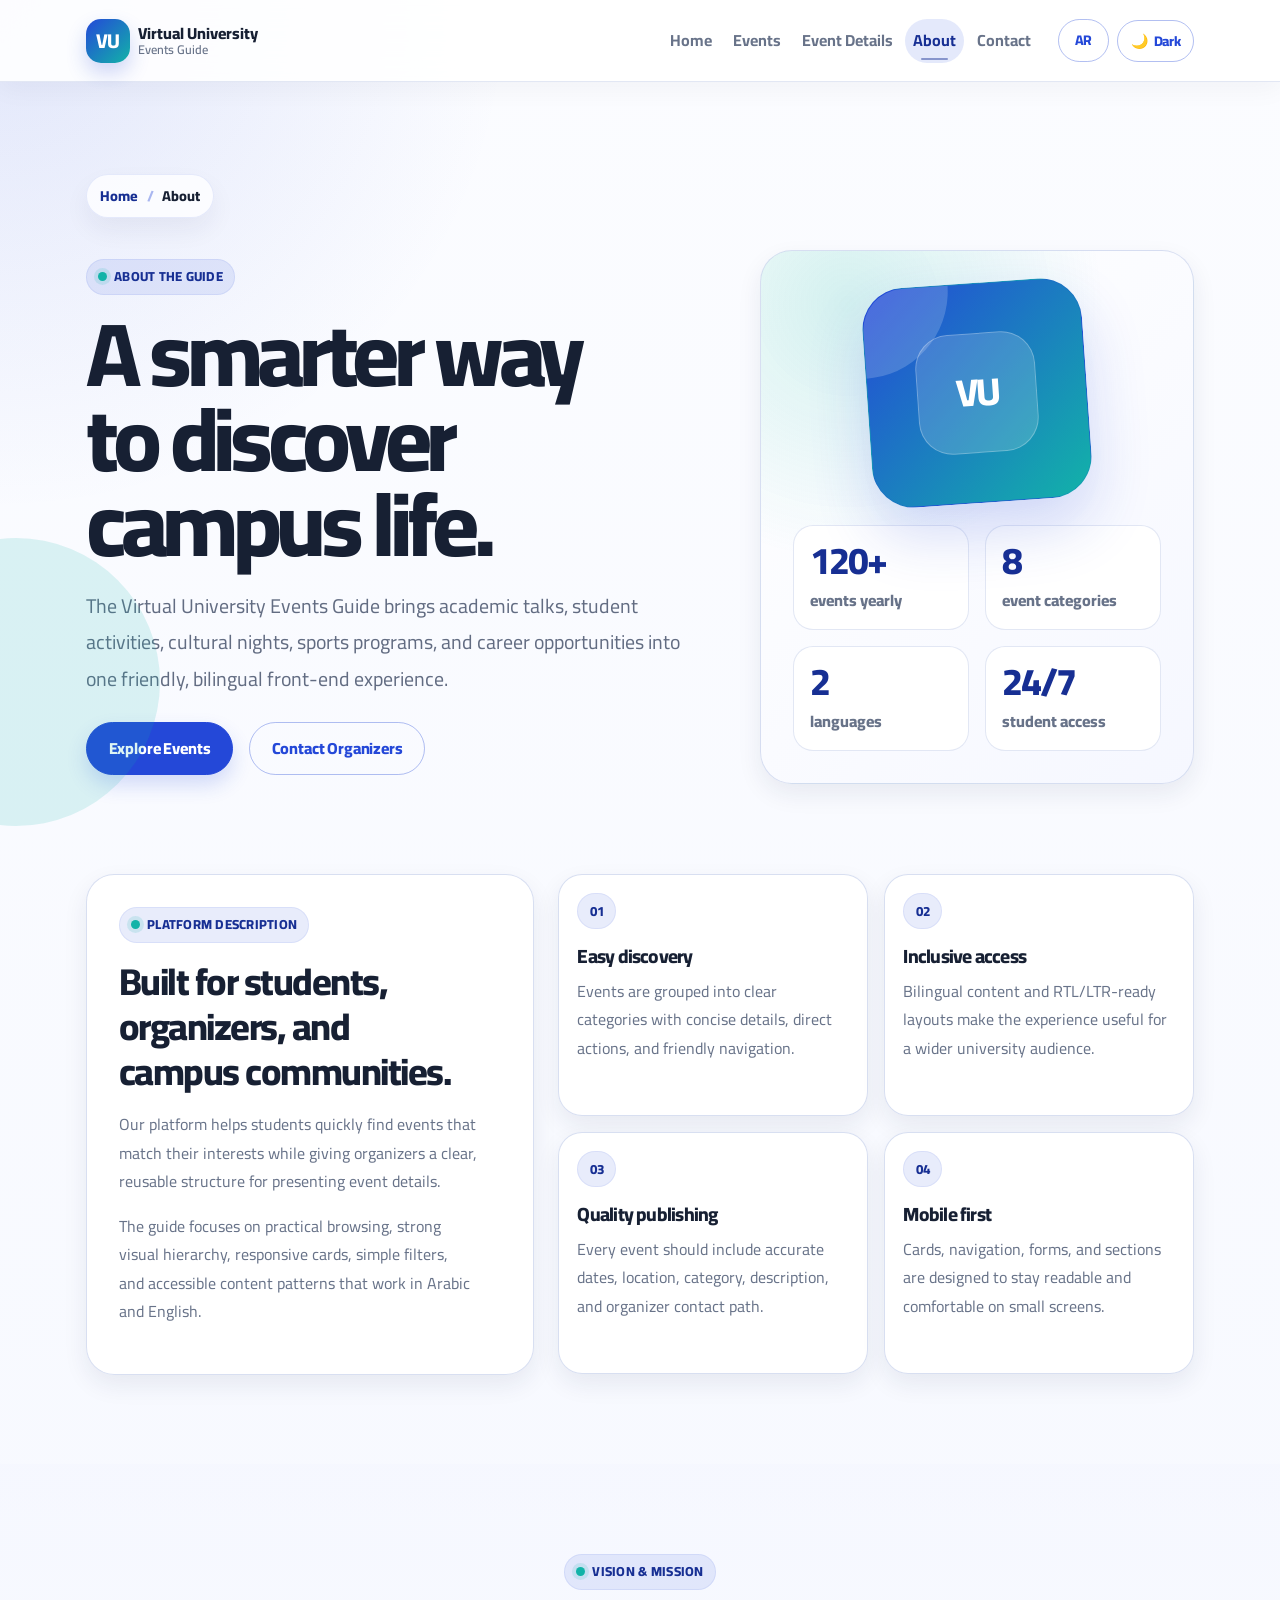
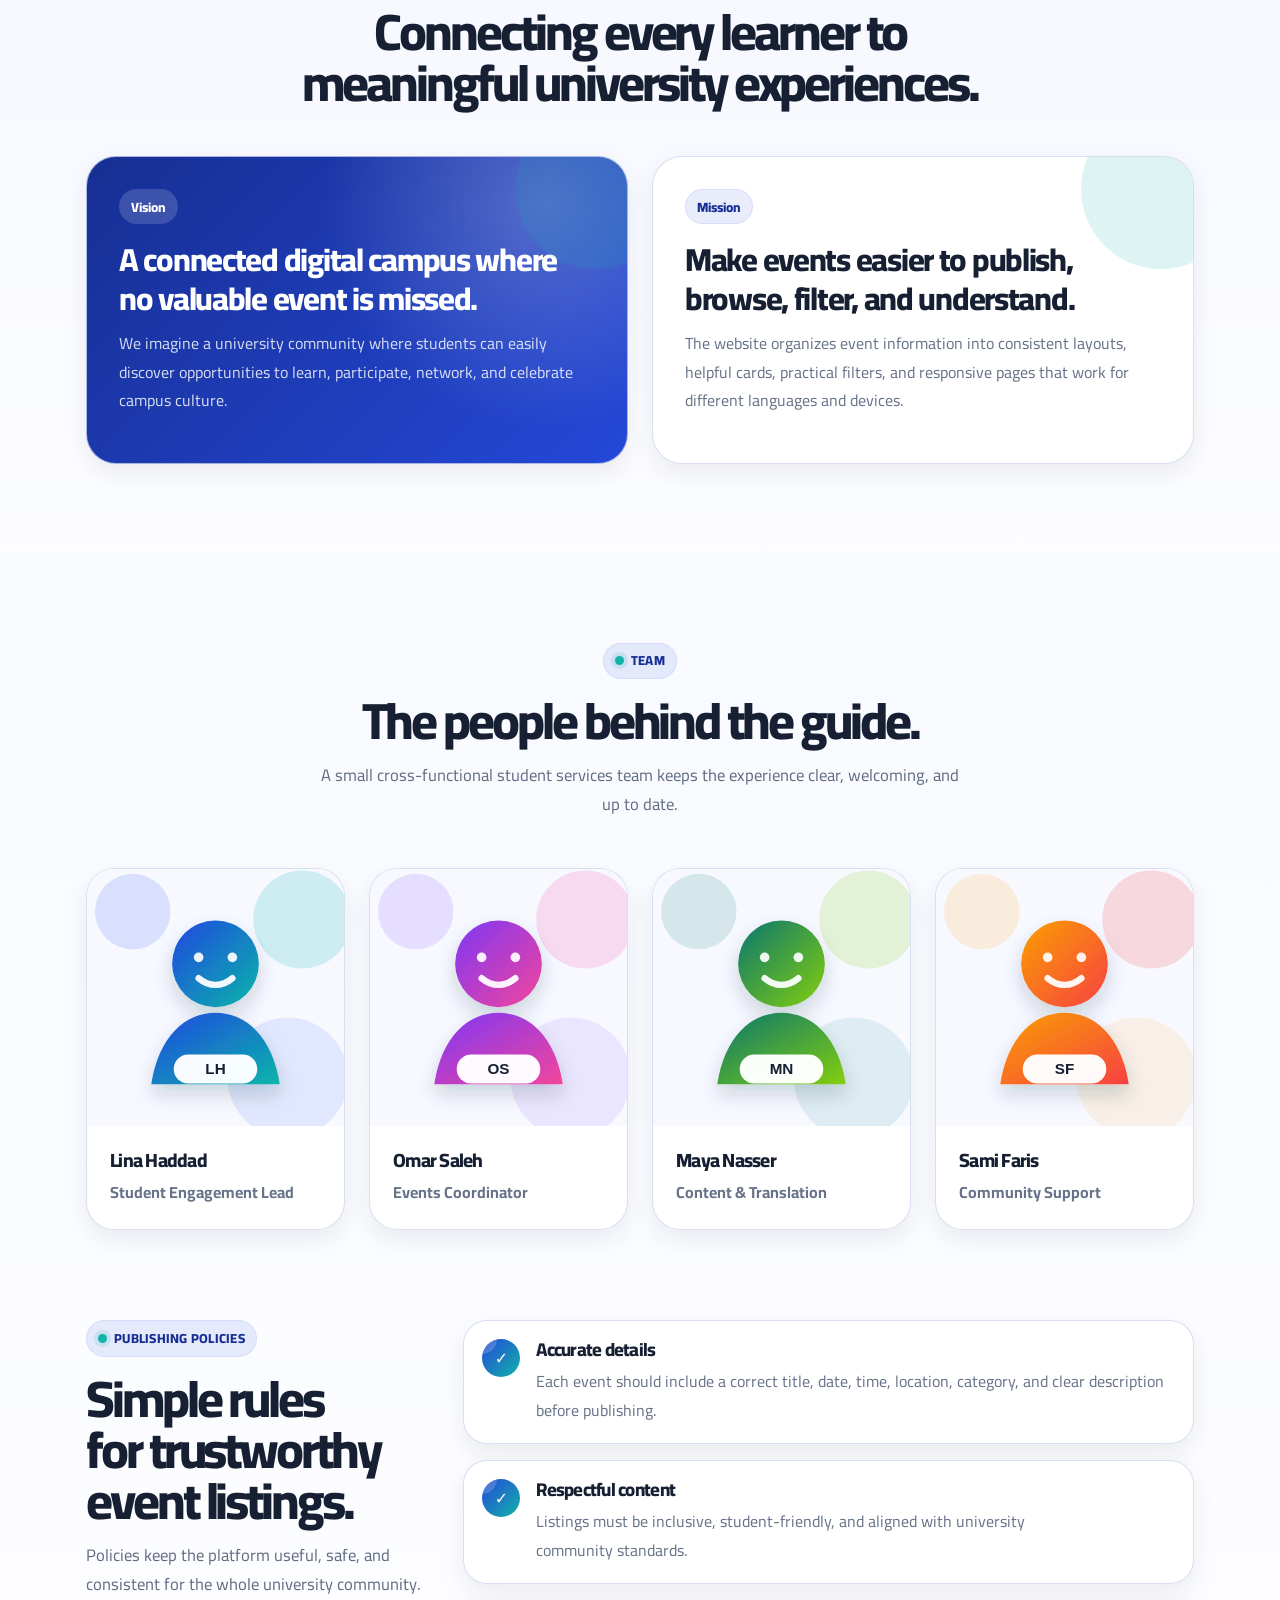
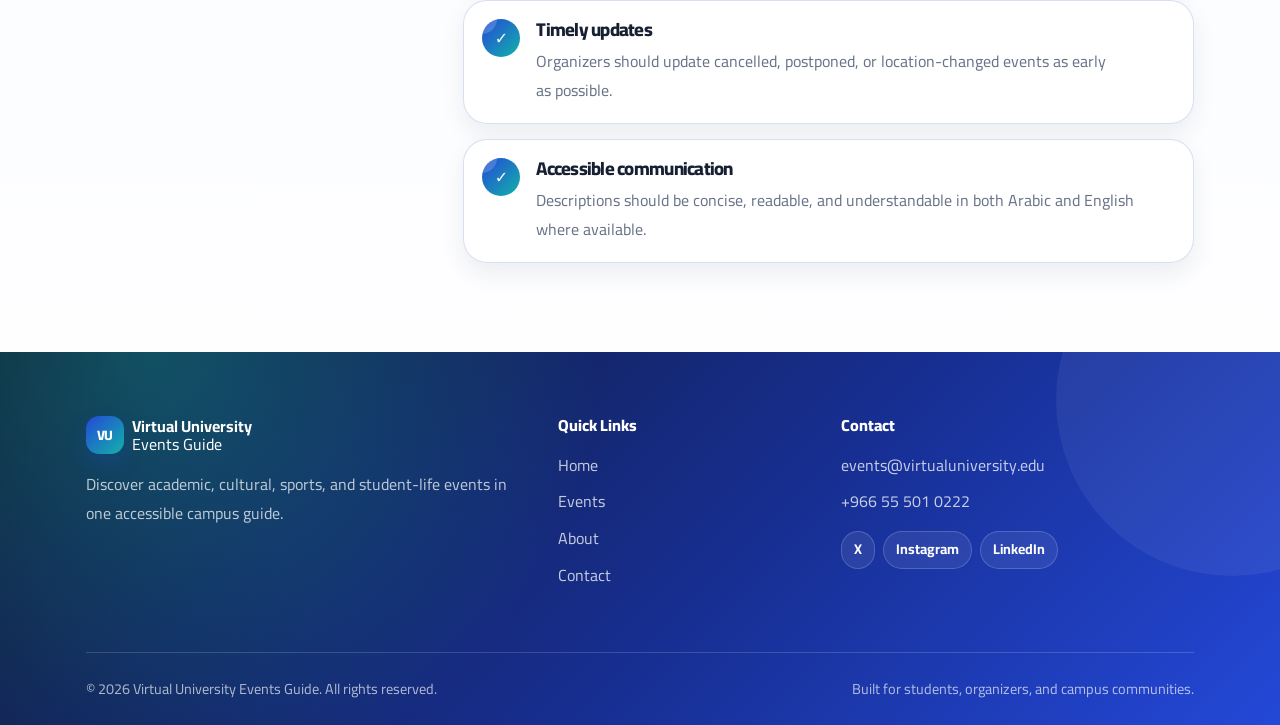
==== about.html @ 1f8b4283 "Add files via upload" ====
<!DOCTYPE html>
<html lang="en" dir="ltr">
<head>
  <meta charset="UTF-8">
  <meta name="viewport" content="width=device-width, initial-scale=1.0">
  <meta name="description" content="Learn about the Virtual University Events Guide platform, mission, vision, team, and publishing policies.">
  <title>About | Virtual University Events Guide</title>

  <!-- Google Fonts: Arabic and English friendly typography -->
  <link rel="preconnect" href="https://fonts.googleapis.com">
  <link rel="preconnect" href="https://fonts.gstatic.com" crossorigin>
  <link href="https://fonts.googleapis.com/css2?family=Cairo:wght@400;500;600;700;800&family=Tajawal:wght@400;500;700;800&display=swap" rel="stylesheet">

  <!-- Bootstrap CSS -->
  <link href="https://cdn.jsdelivr.net/npm/bootstrap@5.3.3/dist/css/bootstrap.min.css" rel="stylesheet">

  <!-- Custom CSS -->
  <link rel="stylesheet" href="assets/css/styles.css">
</head>
<body data-page="about">
  <a class="skip-link" href="#main-content">Skip to main content</a>

  <header class="site-header sticky-top">
    <nav class="navbar navbar-expand-lg" aria-label="Main navigation">
      <div class="container">
        <a class="navbar-brand d-flex align-items-center gap-2" href="index.html" aria-label="Virtual University Events Guide home">
          <span class="brand-mark" aria-hidden="true">VU</span>
          <span class="brand-text">
            <span class="brand-title" data-i18n="brand.title">Virtual University</span>
            <span class="brand-subtitle" data-i18n="brand.subtitle">Events Guide</span>
          </span>
        </a>

        <button class="navbar-toggler" type="button" data-bs-toggle="collapse" data-bs-target="#mainNavbar" aria-controls="mainNavbar" aria-expanded="false" aria-label="Toggle navigation">
          <span class="navbar-toggler-icon"></span>
        </button>

        <div class="collapse navbar-collapse" id="mainNavbar">
          <ul class="navbar-nav ms-auto mb-2 mb-lg-0 align-items-lg-center">
            <li class="nav-item">
              <a class="nav-link" href="index.html" data-i18n="nav.home">Home</a>
            </li>
            <li class="nav-item">
              <a class="nav-link" href="events.html" data-i18n="nav.events">Events</a>
            </li>
            <li class="nav-item">
              <a class="nav-link" href="event.html" data-i18n="nav.event">Event Details</a>
            </li>
            <li class="nav-item">
              <a class="nav-link active" aria-current="page" href="about.html" data-i18n="nav.about">About</a>
            </li>
            <li class="nav-item">
              <a class="nav-link" href="contact.html" data-i18n="nav.contact">Contact</a>
            </li>
          </ul>
          <div class="nav-actions d-flex align-items-center gap-2 ms-lg-3 mt-3 mt-lg-0">
            <button class="btn btn-sm btn-outline-primary language-toggle" type="button" data-language-toggle aria-label="Switch language">AR</button>
            <button class="btn btn-sm btn-outline-primary theme-toggle" type="button" data-theme-toggle aria-label="Switch to dark mode" title="Switch theme">
              <span class="theme-toggle-icon" data-theme-toggle-icon aria-hidden="true">🌙</span>
              <span class="theme-toggle-label" data-theme-toggle-label>Dark</span>
            </button>
          </div>
        </div>
      </div>
    </nav>
  </header>

  <main id="main-content" class="site-main">
    <section class="about-hero section-padding">
      <div class="container">
        <nav class="page-trail" aria-label="Page breadcrumb">
          <a href="index.html">Home</a>
          <span aria-hidden="true">/</span>
          <span aria-current="page">About</span>
        </nav>

        <div class="row align-items-center g-5">
          <div class="col-lg-7">
            <span class="section-kicker" data-i18n="about.hero.kicker">About the guide</span>
            <h1 class="hero-title" data-i18n="about.hero.title">A smarter way to discover campus life.</h1>
            <p class="hero-lead" data-i18n="about.hero.lead">The Virtual University Events Guide brings academic talks, student activities, cultural nights, sports programs, and career opportunities into one friendly, bilingual front-end experience.</p>
            <div class="about-hero-actions d-flex flex-wrap gap-3 mt-4">
              <a class="btn btn-primary btn-lg" href="events.html" data-i18n="about.hero.ctaPrimary">Explore Events</a>
              <a class="btn btn-outline-primary btn-lg" href="contact.html" data-i18n="about.hero.ctaSecondary">Contact Organizers</a>
            </div>
          </div>
          <div class="col-lg-5">
            <aside class="about-impact-card" aria-label="Platform highlights">
              <div class="impact-orbit" aria-hidden="true">
                <span>VU</span>
              </div>
              <div class="row g-3">
                <div class="col-6">
                  <div class="impact-stat">
                    <strong>120+</strong>
                    <span data-i18n="about.stats.events">events yearly</span>
                  </div>
                </div>
                <div class="col-6">
                  <div class="impact-stat">
                    <strong>8</strong>
                    <span data-i18n="about.stats.categories">event categories</span>
                  </div>
                </div>
                <div class="col-6">
                  <div class="impact-stat">
                    <strong>2</strong>
                    <span data-i18n="about.stats.languages">languages</span>
                  </div>
                </div>
                <div class="col-6">
                  <div class="impact-stat">
                    <strong>24/7</strong>
                    <span data-i18n="about.stats.access">student access</span>
                  </div>
                </div>
              </div>
            </aside>
          </div>
        </div>
      </div>
    </section>

    <section class="about-platform-section section-padding pt-0">
      <div class="container">
        <div class="row g-4 align-items-stretch">
          <div class="col-lg-5">
            <article class="about-story-card h-100">
              <span class="section-kicker" data-i18n="about.platform.kicker">Platform description</span>
              <h2 data-i18n="about.platform.title">Built for students, organizers, and campus communities.</h2>
              <p data-i18n="about.platform.body1">Our platform helps students quickly find events that match their interests while giving organizers a clear, reusable structure for presenting event details.</p>
              <p data-i18n="about.platform.body2">The guide focuses on practical browsing, strong visual hierarchy, responsive cards, simple filters, and accessible content patterns that work in Arabic and English.</p>
            </article>
          </div>
          <div class="col-lg-7">
            <div class="about-principles-grid h-100">
              <article class="principle-card">
                <span class="principle-icon" aria-hidden="true">01</span>
                <h3 data-i18n="about.principle.discoveryTitle">Easy discovery</h3>
                <p data-i18n="about.principle.discoveryText">Events are grouped into clear categories with concise details, direct actions, and friendly navigation.</p>
              </article>
              <article class="principle-card">
                <span class="principle-icon" aria-hidden="true">02</span>
                <h3 data-i18n="about.principle.inclusionTitle">Inclusive access</h3>
                <p data-i18n="about.principle.inclusionText">Bilingual content and RTL/LTR-ready layouts make the experience useful for a wider university audience.</p>
              </article>
              <article class="principle-card">
                <span class="principle-icon" aria-hidden="true">03</span>
                <h3 data-i18n="about.principle.qualityTitle">Quality publishing</h3>
                <p data-i18n="about.principle.qualityText">Every event should include accurate dates, location, category, description, and organizer contact path.</p>
              </article>
              <article class="principle-card">
                <span class="principle-icon" aria-hidden="true">04</span>
                <h3 data-i18n="about.principle.mobileTitle">Mobile first</h3>
                <p data-i18n="about.principle.mobileText">Cards, navigation, forms, and sections are designed to stay readable and comfortable on small screens.</p>
              </article>
            </div>
          </div>
        </div>
      </div>
    </section>

    <section class="mission-section section-padding">
      <div class="container">
        <div class="section-heading text-center mx-auto mb-5">
          <span class="section-kicker" data-i18n="about.mission.kicker">Vision & mission</span>
          <h2 data-i18n="about.mission.heading">Connecting every learner to meaningful university experiences.</h2>
        </div>
        <div class="row g-4">
          <div class="col-md-6">
            <article class="mission-card mission-card-primary h-100">
              <span class="mission-label" data-i18n="about.vision.label">Vision</span>
              <h3 data-i18n="about.vision.title">A connected digital campus where no valuable event is missed.</h3>
              <p data-i18n="about.vision.text">We imagine a university community where students can easily discover opportunities to learn, participate, network, and celebrate campus culture.</p>
            </article>
          </div>
          <div class="col-md-6">
            <article class="mission-card h-100">
              <span class="mission-label" data-i18n="about.mission.label">Mission</span>
              <h3 data-i18n="about.mission.title">Make events easier to publish, browse, filter, and understand.</h3>
              <p data-i18n="about.mission.text">The website organizes event information into consistent layouts, helpful cards, practical filters, and responsive pages that work for different languages and devices.</p>
            </article>
          </div>
        </div>
      </div>
    </section>

    <section class="team-section section-padding">
      <div class="container">
        <div class="section-heading text-center mx-auto mb-5">
          <span class="section-kicker" data-i18n="about.team.kicker">Team</span>
          <h2 data-i18n="about.team.heading">The people behind the guide.</h2>
          <p data-i18n="about.team.lead">A small cross-functional student services team keeps the experience clear, welcoming, and up to date.</p>
        </div>
        <div class="row g-4">
          <div class="col-md-6 col-lg-3">
            <article class="team-card h-100">
              <img src="assets/img/team-lina.svg" alt="Portrait illustration of Lina Haddad" class="team-avatar" width="640" height="640" decoding="async" loading="lazy">
              <div class="team-card-body">
                <h3 data-i18n="about.team.member1.name">Lina Haddad</h3>
                <p data-i18n="about.team.member1.role">Student Engagement Lead</p>
              </div>
            </article>
          </div>
          <div class="col-md-6 col-lg-3">
            <article class="team-card h-100">
              <img src="assets/img/team-omar.svg" alt="Portrait illustration of Omar Saleh" class="team-avatar" width="640" height="640" decoding="async" loading="lazy">
              <div class="team-card-body">
                <h3 data-i18n="about.team.member2.name">Omar Saleh</h3>
                <p data-i18n="about.team.member2.role">Events Coordinator</p>
              </div>
            </article>
          </div>
          <div class="col-md-6 col-lg-3">
            <article class="team-card h-100">
              <img src="assets/img/team-maya.svg" alt="Portrait illustration of Maya Nasser" class="team-avatar" width="640" height="640" decoding="async" loading="lazy">
              <div class="team-card-body">
                <h3 data-i18n="about.team.member3.name">Maya Nasser</h3>
                <p data-i18n="about.team.member3.role">Content & Translation</p>
              </div>
            </article>
          </div>
          <div class="col-md-6 col-lg-3">
            <article class="team-card h-100">
              <img src="assets/img/team-sami.svg" alt="Portrait illustration of Sami Faris" class="team-avatar" width="640" height="640" decoding="async" loading="lazy">
              <div class="team-card-body">
                <h3 data-i18n="about.team.member4.name">Sami Faris</h3>
                <p data-i18n="about.team.member4.role">Community Support</p>
              </div>
            </article>
          </div>
        </div>
      </div>
    </section>

    <section class="policies-section section-padding pt-0">
      <div class="container">
        <div class="row g-4 align-items-start">
          <div class="col-lg-4">
            <div class="section-heading sticky-heading">
              <span class="section-kicker" data-i18n="about.policies.kicker">Publishing policies</span>
              <h2 data-i18n="about.policies.heading">Simple rules for trustworthy event listings.</h2>
              <p data-i18n="about.policies.lead">Policies keep the platform useful, safe, and consistent for the whole university community.</p>
            </div>
          </div>
          <div class="col-lg-8">
            <div class="policy-list">
              <article class="policy-item">
                <span aria-hidden="true">✓</span>
                <div>
                  <h3 data-i18n="about.policy.accuracyTitle">Accurate details</h3>
                  <p data-i18n="about.policy.accuracyText">Each event should include a correct title, date, time, location, category, and clear description before publishing.</p>
                </div>
              </article>
              <article class="policy-item">
                <span aria-hidden="true">✓</span>
                <div>
                  <h3 data-i18n="about.policy.respectTitle">Respectful content</h3>
                  <p data-i18n="about.policy.respectText">Listings must be inclusive, student-friendly, and aligned with university community standards.</p>
                </div>
              </article>
              <article class="policy-item">
                <span aria-hidden="true">✓</span>
                <div>
                  <h3 data-i18n="about.policy.updatesTitle">Timely updates</h3>
                  <p data-i18n="about.policy.updatesText">Organizers should update cancelled, postponed, or location-changed events as early as possible.</p>
                </div>
              </article>
              <article class="policy-item">
                <span aria-hidden="true">✓</span>
                <div>
                  <h3 data-i18n="about.policy.accessibilityTitle">Accessible communication</h3>
                  <p data-i18n="about.policy.accessibilityText">Descriptions should be concise, readable, and understandable in both Arabic and English where available.</p>
                </div>
              </article>
            </div>
          </div>
        </div>
      </div>
    </section>
  </main>

  <footer class="site-footer">
    <div class="container">
      <div class="row g-4 align-items-start">
        <div class="col-lg-5">
          <a class="footer-brand d-inline-flex align-items-center gap-2" href="index.html" aria-label="Virtual University Events Guide home">
            <span class="brand-mark brand-mark-sm" aria-hidden="true">VU</span>
            <span>
              <strong data-i18n="brand.title">Virtual University</strong>
              <span data-i18n="brand.subtitle">Events Guide</span>
            </span>
          </a>
          <p class="footer-text mt-3" data-i18n="footer.description">Discover academic, cultural, sports, and student-life events in one accessible campus guide.</p>
        </div>

        <div class="col-6 col-lg-3">
          <h2 class="footer-heading" data-i18n="footer.quickLinks">Quick Links</h2>
          <ul class="footer-links list-unstyled">
            <li><a href="index.html" data-i18n="nav.home">Home</a></li>
            <li><a href="events.html" data-i18n="nav.events">Events</a></li>
            <li><a href="about.html" data-i18n="nav.about">About</a></li>
            <li><a href="contact.html" data-i18n="nav.contact">Contact</a></li>
          </ul>
        </div>

        <div class="col-6 col-lg-4">
          <h2 class="footer-heading" data-i18n="footer.contactTitle">Contact</h2>
          <ul class="footer-links list-unstyled">
            <li><a href="mailto:events@virtualuniversity.edu">events@virtualuniversity.edu</a></li>
            <li><a href="tel:+966555010222">+966 55 501 0222</a></li>
          </ul>
          <div class="social-links d-flex flex-wrap gap-2 mt-3" aria-label="Social media links">
            <a href="#" aria-label="Follow us on X">X</a>
            <a href="#" aria-label="Follow us on Instagram">Instagram</a>
            <a href="#" aria-label="Follow us on LinkedIn">LinkedIn</a>
          </div>
        </div>
      </div>

      <div class="footer-bottom d-flex flex-column flex-md-row justify-content-between gap-2">
        <span data-i18n="footer.copyright">&copy; 2026 Virtual University Events Guide. All rights reserved.</span>
        <span data-i18n="footer.tagline">Built for students, organizers, and campus communities.</span>
      </div>
    </div>
  </footer>

  <!-- Bootstrap JS Bundle -->
  <script src="https://cdn.jsdelivr.net/npm/bootstrap@5.3.3/dist/js/bootstrap.bundle.min.js"></script>

  <!-- Custom JavaScript -->
  <script src="assets/js/main.js"></script>
</body>
</html>
---- assets/css/styles.css ----
/*
  Virtual University Events Guide Website
  Main stylesheet.

  Groups 1-15 establish the project scaffold, shared assets, polished pages,
  multilingual/RTL support, interactive features, responsive styling, and
  optimization-friendly comments/structure.
*/

:root {
  --font-primary: 'Cairo', 'Tajawal', system-ui, -apple-system, BlinkMacSystemFont, 'Segoe UI', sans-serif;
  --color-primary: #2448d8;
  --color-primary-dark: #172f93;
  --color-secondary: #12b3a8;
  --color-accent: #ffb703;
  --color-ink: #172033;
  --color-muted: #687389;
  --color-soft: #f5f7ff;
  --color-surface: #ffffff;
  --color-border: #dfe5f3;
  --shadow-soft: 0 18px 45px rgba(27, 39, 78, 0.12);
  --shadow-sm: 0 10px 24px rgba(27, 39, 78, 0.08);
  --shadow-strong: 0 28px 70px rgba(27, 39, 78, 0.18);
  --radius-lg: 24px;
  --radius-md: 16px;
  --transition-fast: 180ms ease;
}

* {
  box-sizing: border-box;
}

html {
  scroll-behavior: smooth;
}

body {
  min-height: 100vh;
  display: flex;
  flex-direction: column;
  font-family: var(--font-primary);
  color: var(--color-ink);
  background:
    radial-gradient(circle at top left, rgba(36, 72, 216, 0.12), transparent 32rem),
    linear-gradient(180deg, #fbfcff 0%, #f7f9ff 42%, #ffffff 100%);
}

body[dir='rtl'],
html[dir='rtl'] body {
  text-align: right;
}

a {
  color: inherit;
  text-decoration: none;
}

a:hover {
  color: var(--color-primary);
}

.site-main {
  flex: 1 0 auto;
}

.section-padding {
  padding: 5rem 0;
}

.skip-link {
  position: absolute;
  inset-inline-start: 1rem;
  top: -5rem;
  z-index: 1100;
  padding: 0.75rem 1rem;
  border-radius: 999px;
  color: #fff;
  background: var(--color-primary-dark);
  transition: top var(--transition-fast);
}

.skip-link:focus {
  top: 1rem;
}

/* Header and navbar */
.site-header {
  background: rgba(255, 255, 255, 0.88);
  border-bottom: 1px solid rgba(223, 229, 243, 0.9);
  backdrop-filter: blur(18px);
  box-shadow: 0 8px 24px rgba(23, 32, 51, 0.04);
}

.navbar {
  padding: 0.85rem 0;
}

.navbar-brand {
  color: var(--color-ink);
}

.brand-mark {
  display: inline-grid;
  width: 44px;
  height: 44px;
  place-items: center;
  border-radius: 15px;
  color: #fff;
  font-weight: 800;
  letter-spacing: -0.04em;
  background: linear-gradient(135deg, var(--color-primary), var(--color-secondary));
  box-shadow: 0 10px 20px rgba(36, 72, 216, 0.22);
}

.brand-mark-sm {
  width: 38px;
  height: 38px;
  border-radius: 13px;
  font-size: 0.85rem;
}

.brand-text {
  display: grid;
  line-height: 1.1;
}

.brand-title {
  font-size: 1rem;
  font-weight: 800;
}

.brand-subtitle {
  color: var(--color-muted);
  font-size: 0.78rem;
  font-weight: 600;
}

.navbar-nav .nav-link {
  position: relative;
  margin-inline: 0.15rem;
  padding: 0.55rem 0.8rem;
  border-radius: 999px;
  color: var(--color-muted);
  font-weight: 700;
  transition: color var(--transition-fast), background-color var(--transition-fast), transform var(--transition-fast);
}

.navbar-nav .nav-link:hover,
.navbar-nav .nav-link:focus {
  color: var(--color-primary);
  background: rgba(36, 72, 216, 0.08);
  transform: translateY(-1px);
}

.navbar-nav .nav-link.active {
  color: var(--color-primary-dark);
  background: rgba(36, 72, 216, 0.12);
}

.navbar-toggler {
  border: 0;
  border-radius: 14px;
  padding: 0.65rem;
  background: var(--color-soft);
}

.navbar-toggler:focus {
  box-shadow: 0 0 0 0.2rem rgba(36, 72, 216, 0.16);
}

.btn-primary {
  --bs-btn-bg: var(--color-primary);
  --bs-btn-border-color: var(--color-primary);
  --bs-btn-hover-bg: var(--color-primary-dark);
  --bs-btn-hover-border-color: var(--color-primary-dark);
  --bs-btn-active-bg: var(--color-primary-dark);
  --bs-btn-active-border-color: var(--color-primary-dark);
  border-radius: 999px;
  font-weight: 800;
  box-shadow: 0 10px 20px rgba(36, 72, 216, 0.18);
}

.btn-outline-primary {
  --bs-btn-color: var(--color-primary);
  --bs-btn-border-color: rgba(36, 72, 216, 0.35);
  --bs-btn-hover-bg: var(--color-primary);
  --bs-btn-hover-border-color: var(--color-primary);
  border-radius: 999px;
  font-weight: 800;
}

.language-toggle {
  min-width: 44px;
}

.nav-submit-btn {
  padding-inline: 1rem;
}

/* Temporary page shell until individual page groups are implemented. */
.page-shell {
  min-height: 48vh;
}

.page-shell .container {
  padding: clamp(2rem, 4vw, 4rem);
  border: 1px solid rgba(223, 229, 243, 0.82);
  border-radius: var(--radius-lg);
  background:
    linear-gradient(135deg, rgba(255, 255, 255, 0.94), rgba(245, 247, 255, 0.92)),
    radial-gradient(circle at top right, rgba(18, 179, 168, 0.13), transparent 18rem);
  box-shadow: var(--shadow-soft);
}

.section-kicker {
  display: inline-flex;
  align-items: center;
  gap: 0.45rem;
  margin-bottom: 1rem;
  padding: 0.45rem 0.75rem;
  border-radius: 999px;
  color: var(--color-primary-dark);
  background: rgba(36, 72, 216, 0.1);
  font-size: 0.82rem;
  font-weight: 800;
  letter-spacing: 0.02em;
  text-transform: uppercase;
}

.section-kicker::before {
  content: '';
  width: 0.55rem;
  height: 0.55rem;
  border-radius: 999px;
  background: var(--color-secondary);
  box-shadow: 0 0 0 0.25rem rgba(18, 179, 168, 0.14);
}

.page-title {
  max-width: 760px;
  margin: 0;
  color: var(--color-ink);
  font-size: clamp(2.25rem, 6vw, 4.75rem);
  font-weight: 800;
  letter-spacing: -0.055em;
  line-height: 0.95;
}

.page-lead {
  max-width: 720px;
  margin: 1.25rem 0 0;
  color: var(--color-muted);
  font-size: clamp(1rem, 2vw, 1.25rem);
  line-height: 1.8;
}

/* Footer */
.site-footer {
  flex-shrink: 0;
  padding: 4rem 0 1.5rem;
  color: rgba(255, 255, 255, 0.84);
  background:
    radial-gradient(circle at 12% 0%, rgba(18, 179, 168, 0.35), transparent 28rem),
    linear-gradient(135deg, #10182f, #172f93 58%, #2448d8);
}

.footer-brand {
  color: #fff;
}

.footer-brand span:not(.brand-mark) {
  display: grid;
  line-height: 1.18;
}

.footer-text {
  max-width: 32rem;
  color: rgba(255, 255, 255, 0.72);
  line-height: 1.8;
}

.footer-heading {
  margin-bottom: 1rem;
  color: #fff;
  font-size: 1rem;
  font-weight: 800;
}

.footer-links li + li {
  margin-top: 0.65rem;
}

.footer-links a {
  color: rgba(255, 255, 255, 0.75);
  transition: color var(--transition-fast), padding var(--transition-fast);
}

.footer-links a:hover,
.footer-links a:focus {
  color: #fff;
  padding-inline-start: 0.25rem;
}

.social-links a {
  display: inline-flex;
  align-items: center;
  justify-content: center;
  min-height: 36px;
  padding: 0.4rem 0.75rem;
  border: 1px solid rgba(255, 255, 255, 0.18);
  border-radius: 999px;
  color: #fff;
  background: rgba(255, 255, 255, 0.08);
  font-size: 0.88rem;
  font-weight: 700;
  transition: background-color var(--transition-fast), transform var(--transition-fast);
}

.social-links a:hover,
.social-links a:focus {
  background: rgba(255, 255, 255, 0.16);
  transform: translateY(-2px);
}

.footer-bottom {
  margin-top: 3rem;
  padding-top: 1.5rem;
  border-top: 1px solid rgba(255, 255, 255, 0.16);
  color: rgba(255, 255, 255, 0.66);
  font-size: 0.9rem;
}

@media (max-width: 991.98px) {
  .navbar-collapse {
    margin-top: 1rem;
    padding: 1rem;
    border: 1px solid var(--color-border);
    border-radius: var(--radius-md);
    background: #fff;
    box-shadow: var(--shadow-sm);
  }

  .navbar-nav .nav-link {
    margin: 0.1rem 0;
    padding: 0.75rem 0.9rem;
  }

  .nav-actions {
    justify-content: space-between;
  }

  .nav-submit-btn {
    flex: 1;
  }
}

@media (max-width: 575.98px) {
  .section-padding {
    padding: 3.25rem 0;
  }

  .brand-title {
    font-size: 0.92rem;
  }

  .brand-subtitle {
    font-size: 0.72rem;
  }

  .page-shell .container {
    padding: 1.5rem;
    border-radius: 18px;
  }

  .site-footer {
    padding-top: 3rem;
  }
}

/* Home page - Group 4 */
.hero-section {
  position: relative;
  overflow: hidden;
}

.hero-section::before {
  content: '';
  position: absolute;
  inset-block-start: 5rem;
  inset-inline-end: -6rem;
  width: 18rem;
  height: 18rem;
  border-radius: 999px;
  background: rgba(255, 183, 3, 0.16);
  filter: blur(2px);
  pointer-events: none;
}

.hero-title {
  max-width: 760px;
  margin: 0;
  color: var(--color-ink);
  font-size: clamp(2.6rem, 7vw, 5.75rem);
  font-weight: 800;
  letter-spacing: -0.06em;
  line-height: 0.95;
}

.hero-lead {
  max-width: 690px;
  margin: 1.35rem 0 0;
  color: var(--color-muted);
  font-size: clamp(1.05rem, 2vw, 1.24rem);
  line-height: 1.85;
}

.hero-actions .btn-lg {
  padding: 0.85rem 1.35rem;
  font-size: 1rem;
}

.stat-card,
.hero-highlight-card,
.featured-slider,
.event-card {
  border: 1px solid rgba(223, 229, 243, 0.9);
  background: rgba(255, 255, 255, 0.9);
  box-shadow: var(--shadow-sm);
}

.stat-card {
  height: 100%;
  padding: 1rem;
  border-radius: 18px;
}

.stat-card strong {
  display: block;
  color: var(--color-primary-dark);
  font-size: 1.55rem;
  font-weight: 800;
  line-height: 1.1;
}

.stat-card span {
  display: block;
  margin-top: 0.25rem;
  color: var(--color-muted);
  font-size: 0.88rem;
  font-weight: 700;
}

.hero-highlight-card {
  position: relative;
  isolation: isolate;
  min-height: 440px;
  padding: clamp(1.4rem, 4vw, 2rem);
  border-radius: 32px;
  overflow: hidden;
}

.hero-highlight-card::before {
  content: '';
  position: absolute;
  inset: 0;
  z-index: -1;
  background:
    radial-gradient(circle at 20% 20%, rgba(18, 179, 168, 0.22), transparent 18rem),
    radial-gradient(circle at 85% 70%, rgba(36, 72, 216, 0.18), transparent 16rem);
}

.highlight-icon {
  display: grid;
  width: 136px;
  height: 136px;
  place-items: center;
  margin: 3.5rem auto 2rem;
  border-radius: 38px;
  color: #fff;
  background: linear-gradient(135deg, var(--color-primary), var(--color-secondary));
  font-size: 2.7rem;
  font-weight: 800;
  letter-spacing: -0.08em;
  box-shadow: 0 24px 44px rgba(36, 72, 216, 0.22);
  transform: rotate(-5deg);
}

.hero-highlight-card h2 {
  margin-bottom: 0.8rem;
  font-size: clamp(1.7rem, 3vw, 2.2rem);
  font-weight: 800;
  letter-spacing: -0.04em;
}

.hero-highlight-card p {
  color: var(--color-muted);
  line-height: 1.75;
}

.highlight-meta {
  display: flex;
  flex-wrap: wrap;
  gap: 0.65rem;
  margin-top: 1.25rem;
}

.highlight-meta span,
.event-meta-list span {
  display: inline-flex;
  align-items: center;
  min-height: 34px;
  padding: 0.4rem 0.72rem;
  border: 1px solid rgba(223, 229, 243, 0.9);
  border-radius: 999px;
  color: var(--color-muted);
  background: rgba(255, 255, 255, 0.72);
  font-size: 0.88rem;
  font-weight: 700;
}

.section-heading {
  max-width: 980px;
}

.section-heading.text-center {
  max-width: 720px;
}

.section-heading h2 {
  margin: 0;
  color: var(--color-ink);
  font-size: clamp(2rem, 4vw, 3.35rem);
  font-weight: 800;
  letter-spacing: -0.05em;
  line-height: 1;
}

.section-heading p {
  max-width: 650px;
  margin: 0.9rem 0 0;
  color: var(--color-muted);
  font-size: 1.04rem;
  line-height: 1.8;
}

.section-heading.text-center p {
  margin-inline: auto;
}

.slider-controls {
  display: flex;
  gap: 0.7rem;
}

.slider-btn {
  display: inline-grid;
  width: 48px;
  height: 48px;
  place-items: center;
  border: 1px solid rgba(36, 72, 216, 0.22);
  border-radius: 999px;
  color: var(--color-primary-dark);
  background: #fff;
  font-size: 2rem;
  font-weight: 700;
  line-height: 1;
  transition: transform var(--transition-fast), box-shadow var(--transition-fast), background-color var(--transition-fast);
}

.slider-btn:hover,
.slider-btn:focus {
  color: #fff;
  background: var(--color-primary);
  box-shadow: 0 14px 28px rgba(36, 72, 216, 0.18);
  transform: translateY(-2px);
}

.featured-slider {
  position: relative;
  border-radius: 32px;
  overflow: hidden;
}

.featured-slide {
  display: none;
}

.featured-slide.is-active {
  display: block;
  animation: slideFadeIn 280ms ease both;
}

@keyframes slideFadeIn {
  from {
    opacity: 0;
    transform: translateY(8px);
  }

  to {
    opacity: 1;
    transform: translateY(0);
  }
}

.featured-visual {
  display: grid;
  min-height: 430px;
  place-items: center;
  color: #fff;
  background: linear-gradient(135deg, var(--color-primary), var(--color-secondary));
}

.featured-visual span {
  display: grid;
  width: 156px;
  height: 156px;
  place-items: center;
  border: 1px solid rgba(255, 255, 255, 0.26);
  border-radius: 44px;
  background: rgba(255, 255, 255, 0.16);
  font-size: 3.3rem;
  font-weight: 800;
  letter-spacing: -0.08em;
  box-shadow: 0 28px 60px rgba(16, 24, 47, 0.2);
}

.featured-visual-academic {
  background: linear-gradient(135deg, #2448d8, #12b3a8);
}

.featured-visual-culture {
  background: linear-gradient(135deg, #7c3aed, #ec4899);
}

.featured-visual-sports {
  background: linear-gradient(135deg, #0f766e, #84cc16);
}

.featured-content {
  display: flex;
  min-height: 430px;
  flex-direction: column;
  align-items: flex-start;
  justify-content: center;
  padding: clamp(1.5rem, 5vw, 3.25rem);
}

.featured-content h3,
.event-card h3 {
  margin: 0.8rem 0 0.75rem;
  color: var(--color-ink);
  font-weight: 800;
  letter-spacing: -0.04em;
}

.featured-content h3 {
  font-size: clamp(2rem, 4vw, 3.2rem);
}

.featured-content p,
.event-card p {
  color: var(--color-muted);
  line-height: 1.78;
}

.event-meta-list {
  display: flex;
  flex-wrap: wrap;
  gap: 0.55rem;
  margin: 0.3rem 0 1.35rem;
}

.event-meta-list.compact {
  margin-bottom: 1.1rem;
}

.slider-dots {
  position: absolute;
  inset-block-end: 1rem;
  inset-inline-start: 50%;
  display: flex;
  gap: 0.45rem;
  padding: 0.45rem;
  border-radius: 999px;
  background: rgba(255, 255, 255, 0.8);
  box-shadow: var(--shadow-sm);
  transform: translateX(-50%);
}

.slider-dot {
  width: 0.7rem;
  height: 0.7rem;
  border: 0;
  border-radius: 999px;
  background: rgba(104, 115, 137, 0.35);
  transition: width var(--transition-fast), background-color var(--transition-fast);
}

.slider-dot.is-active {
  width: 1.8rem;
  background: var(--color-primary);
}

.category-grid {
  display: grid;
  grid-template-columns: repeat(6, minmax(0, 1fr));
  gap: 1rem;
}

.category-chip {
  display: flex;
  min-height: 104px;
  flex-direction: column;
  align-items: flex-start;
  justify-content: space-between;
  padding: 1rem;
  border: 1px solid rgba(223, 229, 243, 0.9);
  border-radius: 22px;
  color: var(--color-ink);
  background:
    linear-gradient(135deg, rgba(255, 255, 255, 0.96), rgba(245, 247, 255, 0.86));
  box-shadow: var(--shadow-sm);
  font-weight: 800;
  transition: transform var(--transition-fast), box-shadow var(--transition-fast), border-color var(--transition-fast);
}

.category-chip:hover,
.category-chip:focus {
  border-color: rgba(36, 72, 216, 0.35);
  color: var(--color-primary-dark);
  box-shadow: var(--shadow-soft);
  transform: translateY(-4px);
}

.category-chip strong {
  display: inline-grid;
  min-width: 34px;
  min-height: 34px;
  place-items: center;
  border-radius: 999px;
  color: #fff;
  background: var(--color-primary);
  font-size: 0.85rem;
}

.event-card {
  position: relative;
  overflow: hidden;
  border-radius: 26px;
  transition: transform var(--transition-fast), box-shadow var(--transition-fast), border-color var(--transition-fast);
}

.event-card:hover,
.event-card:focus-within {
  border-color: rgba(36, 72, 216, 0.35);
  box-shadow: var(--shadow-soft);
  transform: translateY(-6px);
}

.event-card-media {
  display: grid;
  min-height: 190px;
  place-items: center;
  color: #fff;
  background: linear-gradient(135deg, var(--color-primary), var(--color-secondary));
}

.event-card-media span {
  display: grid;
  width: 78px;
  height: 78px;
  place-items: center;
  border-radius: 24px;
  background: rgba(255, 255, 255, 0.16);
  font-size: 1.65rem;
  font-weight: 800;
  letter-spacing: -0.08em;
}

.media-workshop {
  background: linear-gradient(135deg, #2448d8, #12b3a8);
}

.media-music {
  background: linear-gradient(135deg, #9333ea, #f43f5e);
}

.media-career {
  background: linear-gradient(135deg, #f59e0b, #ef4444);
}

.event-card-body {
  padding: 1.35rem;
}

.event-date {
  display: inline-flex;
  min-height: 30px;
  align-items: center;
  padding: 0.25rem 0.65rem;
  border-radius: 999px;
  color: var(--color-primary-dark);
  background: rgba(36, 72, 216, 0.09);
  font-size: 0.8rem;
  font-weight: 800;
  white-space: nowrap;
}

.card-link {
  color: var(--color-primary-dark);
  font-weight: 800;
}

@media (max-width: 1199.98px) {
  .category-grid {
    grid-template-columns: repeat(3, minmax(0, 1fr));
  }
}

@media (max-width: 991.98px) {
  .hero-highlight-card,
  .featured-content,
  .featured-visual {
    min-height: auto;
  }

  .hero-highlight-card {
    min-height: 360px;
  }

  .featured-visual {
    min-height: 260px;
  }

  .slider-dots {
    position: static;
    justify-content: center;
    width: max-content;
    margin: 1rem auto 1.25rem;
    transform: none;
  }
}

@media (max-width: 767.98px) {
  .category-grid {
    grid-template-columns: repeat(2, minmax(0, 1fr));
  }

  .slider-controls {
    align-self: stretch;
  }

  .slider-btn {
    flex: 1;
  }
}

@media (max-width: 575.98px) {
  .hero-title {
    font-size: clamp(2.35rem, 14vw, 3.2rem);
  }

  .hero-actions .btn-lg {
    width: 100%;
  }

  .category-grid {
    grid-template-columns: 1fr;
  }

  .category-chip {
    min-height: 86px;
  }
}


/* Events page - Group 5 */
.events-hero {
  position: relative;
  overflow: hidden;
}

.events-hero::after {
  content: '';
  position: absolute;
  inset-block-start: 7rem;
  inset-inline-end: -4rem;
  width: 16rem;
  height: 16rem;
  border-radius: 999px;
  background: rgba(18, 179, 168, 0.14);
  pointer-events: none;
}

.events-summary-card {
  position: relative;
  overflow: hidden;
  padding: 1.35rem;
  border: 1px solid rgba(223, 229, 243, 0.9);
  border-radius: 26px;
  background:
    radial-gradient(circle at top right, rgba(18, 179, 168, 0.16), transparent 14rem),
    rgba(255, 255, 255, 0.9);
  box-shadow: var(--shadow-sm);
}

.events-summary-card strong {
  display: block;
  margin-top: 1rem;
  color: var(--color-primary-dark);
  font-size: clamp(2.6rem, 6vw, 4rem);
  font-weight: 800;
  letter-spacing: -0.06em;
  line-height: 0.9;
}

.events-summary-card span:not(.badge) {
  display: block;
  margin-top: 0.4rem;
  color: var(--color-muted);
  font-weight: 700;
}

.filters-panel {
  position: sticky;
  top: 88px;
  z-index: 10;
  margin-bottom: 1.5rem;
  padding: clamp(1rem, 2vw, 1.35rem);
  border: 1px solid rgba(223, 229, 243, 0.94);
  border-radius: 26px;
  background: rgba(255, 255, 255, 0.94);
  box-shadow: var(--shadow-sm);
  backdrop-filter: blur(16px);
}

.filters-panel .form-label {
  color: var(--color-ink);
  font-weight: 800;
}

.filters-panel .form-select,
.filters-panel .form-control {
  min-height: 48px;
  border-color: rgba(223, 229, 243, 0.95);
  border-radius: 15px;
  color: var(--color-ink);
  font-weight: 700;
  background-color: #fff;
}

.filters-panel .form-select:focus,
.filters-panel .form-control:focus {
  border-color: rgba(36, 72, 216, 0.45);
  box-shadow: 0 0 0 0.2rem rgba(36, 72, 216, 0.13);
}

.filter-status {
  padding-top: 1rem;
  border-top: 1px solid rgba(223, 229, 243, 0.8);
}

.filter-status p {
  color: var(--color-muted);
  font-weight: 800;
}

.quick-filter-pills {
  display: flex;
  flex-wrap: wrap;
  gap: 0.5rem;
}

.quick-filter {
  border: 1px solid rgba(36, 72, 216, 0.2);
  border-radius: 999px;
  padding: 0.45rem 0.78rem;
  color: var(--color-primary-dark);
  background: #fff;
  font-size: 0.86rem;
  font-weight: 800;
  transition: background-color var(--transition-fast), color var(--transition-fast), transform var(--transition-fast);
}

.quick-filter:hover,
.quick-filter:focus,
.quick-filter.is-active {
  color: #fff;
  background: var(--color-primary);
  transform: translateY(-1px);
}

.no-results-alert {
  border: 0;
  border-radius: 18px;
  font-weight: 700;
  box-shadow: var(--shadow-sm);
}

.event-list-card {
  background: rgba(255, 255, 255, 0.96);
}

.event-card-img {
  display: block;
  width: 100%;
  height: 210px;
  object-fit: cover;
  border-bottom: 1px solid rgba(223, 229, 243, 0.78);
}

.event-list-card h2 {
  margin: 0.8rem 0 0.75rem;
  color: var(--color-ink);
  font-size: 1.45rem;
  font-weight: 800;
  letter-spacing: -0.04em;
}

.event-list-card .btn {
  position: relative;
  z-index: 2;
  margin-top: auto;
  width: 100%;
}

.event-list-card .event-card-body {
  display: flex;
  min-height: 330px;
  flex-direction: column;
}

.event-card.is-filtered-out {
  display: none;
}

@media (max-width: 991.98px) {
  .filters-panel {
    position: static;
  }
}

@media (max-width: 575.98px) {
  .event-card-img {
    height: 180px;
  }

  .quick-filter {
    flex: 1 1 auto;
  }
}

/* Event details page - Group 6 */
.event-detail-hero {
  position: relative;
  overflow: hidden;
}

.event-detail-hero::before {
  content: '';
  position: absolute;
  inset-block-start: 5.5rem;
  inset-inline-end: -5rem;
  width: 18rem;
  height: 18rem;
  border-radius: 999px;
  background: rgba(255, 183, 3, 0.18);
  pointer-events: none;
}

.event-breadcrumb {
  display: inline-flex;
  flex-wrap: wrap;
  align-items: center;
  gap: 0.55rem;
  margin-bottom: 1.25rem;
  color: var(--color-muted);
  font-size: 0.94rem;
  font-weight: 800;
}

.event-breadcrumb a {
  color: var(--color-primary);
}

.event-detail-meta {
  display: grid;
  gap: 0.85rem;
  margin: 2rem 0;
}

.event-detail-meta-item {
  display: flex;
  gap: 0.85rem;
  align-items: flex-start;
  padding: 1rem;
  border: 1px solid rgba(223, 229, 243, 0.85);
  border-radius: 20px;
  background: rgba(255, 255, 255, 0.78);
  box-shadow: var(--shadow-sm);
}

.meta-icon {
  display: inline-grid;
  flex: 0 0 auto;
  width: 42px;
  height: 42px;
  place-items: center;
  border-radius: 14px;
  background: var(--color-soft);
}

.event-detail-meta-item strong,
.event-detail-meta-item span:not(.meta-icon) {
  display: block;
}

.event-detail-meta-item strong {
  color: var(--color-ink);
  font-weight: 800;
}

.event-detail-meta-item span:not(.meta-icon) {
  color: var(--color-muted);
  font-weight: 700;
}

.event-action-row {
  display: flex;
  flex-wrap: wrap;
  gap: 0.8rem;
}

.event-action-alert {
  max-width: 560px;
  margin-top: 1rem;
  border: 0;
  border-radius: 16px;
  font-weight: 800;
  box-shadow: var(--shadow-sm);
}

.event-spotlight-card,
.detail-panel {
  border: 1px solid rgba(223, 229, 243, 0.88);
  border-radius: 28px;
  background: rgba(255, 255, 255, 0.94);
  box-shadow: var(--shadow-soft);
}

.event-spotlight-card {
  overflow: hidden;
  transform: rotate(1deg);
}

.event-spotlight-img {
  display: block;
  width: 100%;
  min-height: 300px;
  object-fit: cover;
  background: var(--color-soft);
}

.event-spotlight-content {
  padding: 1.35rem;
}

.event-spotlight-content h2,
.detail-panel h2,
.section-title {
  color: var(--color-ink);
  font-weight: 800;
  letter-spacing: -0.045em;
}

.event-spotlight-content h2 {
  margin: 0.85rem 0 0.55rem;
  font-size: 1.45rem;
}

.event-spotlight-content p,
.detail-panel p {
  color: var(--color-muted);
  font-weight: 600;
  line-height: 1.8;
}

.detail-panel {
  padding: clamp(1.2rem, 3vw, 2rem);
}

.detail-panel h2 {
  margin-bottom: 0.9rem;
  font-size: clamp(1.45rem, 3vw, 2rem);
}

.detail-highlights-grid {
  display: grid;
  grid-template-columns: repeat(3, minmax(0, 1fr));
  gap: 0.85rem;
  margin-top: 1.5rem;
}

.detail-highlight-card {
  padding: 1rem;
  border: 1px solid rgba(223, 229, 243, 0.85);
  border-radius: 20px;
  background: linear-gradient(180deg, #fff, var(--color-soft));
}

.detail-highlight-card strong,
.detail-highlight-card span {
  display: block;
}

.detail-highlight-card strong {
  color: var(--color-primary-dark);
  font-size: clamp(1.55rem, 4vw, 2.2rem);
  font-weight: 800;
  letter-spacing: -0.055em;
  line-height: 1;
}

.detail-highlight-card span {
  margin-top: 0.4rem;
  color: var(--color-muted);
  font-weight: 800;
}

.section-heading-row {
  display: flex;
  align-items: end;
  justify-content: space-between;
  gap: 1rem;
}

.gallery-count {
  display: inline-flex;
  align-items: center;
  min-height: 36px;
  padding: 0.35rem 0.75rem;
  border-radius: 999px;
  color: var(--color-primary-dark);
  background: rgba(36, 72, 216, 0.1);
  font-weight: 800;
}

.event-gallery-grid {
  display: grid;
  grid-template-columns: repeat(2, minmax(0, 1fr));
  gap: 1rem;
  margin-top: 1.25rem;
}

.gallery-item {
  position: relative;
  overflow: hidden;
  min-height: 180px;
  margin: 0;
  border-radius: 22px;
  background: var(--color-soft);
}

.gallery-item-large {
  grid-row: span 2;
}

.gallery-item img {
  width: 100%;
  height: 100%;
  min-height: inherit;
  object-fit: cover;
  transition: transform var(--transition-fast);
}

.gallery-item:hover img {
  transform: scale(1.04);
}

.gallery-item figcaption {
  position: absolute;
  inset-inline: 0.85rem;
  inset-block-end: 0.85rem;
  width: fit-content;
  max-width: calc(100% - 1.7rem);
  padding: 0.35rem 0.7rem;
  border-radius: 999px;
  color: #fff;
  background: rgba(23, 32, 51, 0.72);
  font-size: 0.86rem;
  font-weight: 800;
  backdrop-filter: blur(10px);
}

.event-sidebar-card {
  position: sticky;
  top: 104px;
}

.event-sidebar-card + .event-sidebar-card {
  position: static;
}

.event-map-img {
  display: block;
  width: 100%;
  border: 1px solid rgba(223, 229, 243, 0.9);
  border-radius: 22px;
  background: var(--color-soft);
}

.event-location-note {
  display: grid;
  gap: 0.25rem;
  margin-top: 1rem;
  padding: 1rem;
  border-radius: 18px;
  background: var(--color-soft);
}

.event-location-note strong {
  color: var(--color-ink);
  font-weight: 800;
}

.event-location-note span {
  color: var(--color-muted);
  font-weight: 700;
}

.event-schedule-list {
  display: grid;
  gap: 0.8rem;
  margin: 0;
  padding: 0;
  list-style: none;
}

.event-schedule-list li {
  display: grid;
  grid-template-columns: minmax(92px, max-content) 1fr;
  gap: 0.85rem;
  align-items: start;
  padding: 0.85rem;
  border-radius: 18px;
  background: var(--color-soft);
}

.event-schedule-list time {
  color: var(--color-primary-dark);
  font-weight: 800;
}

.event-schedule-list span {
  color: var(--color-muted);
  font-weight: 700;
}

.related-event-card .event-card-body {
  min-height: 285px;
}

@media (max-width: 991.98px) {
  .event-spotlight-card {
    transform: none;
  }

  .event-sidebar-card {
    position: static;
  }
}

@media (max-width: 767.98px) {
  .section-heading-row {
    align-items: flex-start;
    flex-direction: column;
  }

  .event-action-row .btn {
    width: 100%;
  }

  .detail-highlights-grid,
  .event-gallery-grid {
    grid-template-columns: 1fr;
  }

  .gallery-item-large {
    grid-row: auto;
  }
}

@media (max-width: 575.98px) {
  .event-detail-meta-item,
  .event-schedule-list li {
    grid-template-columns: 1fr;
  }
}


/* About page - Group 7 */
.about-hero {
  position: relative;
  overflow: hidden;
}

.about-hero::after {
  content: '';
  position: absolute;
  inset-inline-start: -8rem;
  inset-block-end: 3rem;
  width: 18rem;
  height: 18rem;
  border-radius: 999px;
  background: rgba(18, 179, 168, 0.14);
  pointer-events: none;
}

.about-hero-actions .btn-lg {
  padding: 0.85rem 1.35rem;
  font-size: 1rem;
}

.about-impact-card,
.about-story-card,
.principle-card,
.mission-card,
.team-card,
.policy-item {
  border: 1px solid rgba(223, 229, 243, 0.9);
  background: rgba(255, 255, 255, 0.92);
  box-shadow: var(--shadow-sm);
}

.about-impact-card {
  position: relative;
  overflow: hidden;
  padding: clamp(1.25rem, 4vw, 2rem);
  border-radius: 32px;
  background:
    radial-gradient(circle at 20% 10%, rgba(18, 179, 168, 0.18), transparent 16rem),
    linear-gradient(135deg, rgba(255, 255, 255, 0.95), rgba(245, 247, 255, 0.95));
}

.impact-orbit {
  display: grid;
  width: min(52vw, 220px);
  height: min(52vw, 220px);
  place-items: center;
  margin: 0 auto 1.4rem;
  border: 1px solid rgba(36, 72, 216, 0.15);
  border-radius: 42px;
  background: linear-gradient(135deg, var(--color-primary), var(--color-secondary));
  box-shadow: 0 28px 60px rgba(36, 72, 216, 0.2);
  transform: rotate(-4deg);
}

.impact-orbit span {
  display: grid;
  width: 120px;
  height: 120px;
  place-items: center;
  border: 1px solid rgba(255, 255, 255, 0.26);
  border-radius: 34px;
  color: #fff;
  background: rgba(255, 255, 255, 0.16);
  font-size: 2.4rem;
  font-weight: 800;
  letter-spacing: -0.08em;
}

.impact-stat {
  height: 100%;
  padding: 1rem;
  border: 1px solid rgba(223, 229, 243, 0.9);
  border-radius: 20px;
  background: #fff;
}

.impact-stat strong {
  display: block;
  color: var(--color-primary-dark);
  font-size: clamp(1.6rem, 4vw, 2.35rem);
  font-weight: 800;
  letter-spacing: -0.055em;
  line-height: 1;
}

.impact-stat span {
  display: block;
  margin-top: 0.45rem;
  color: var(--color-muted);
  font-weight: 800;
}

.about-story-card {
  padding: clamp(1.3rem, 3vw, 2rem);
  border-radius: 28px;
}

.about-story-card h2,
.mission-card h3,
.policy-item h3,
.principle-card h3,
.team-card h3 {
  color: var(--color-ink);
  font-weight: 800;
  letter-spacing: -0.04em;
}

.about-story-card h2 {
  margin-bottom: 1rem;
  font-size: clamp(1.7rem, 3vw, 2.35rem);
}

.about-story-card p,
.principle-card p,
.mission-card p,
.policy-item p,
.team-card p {
  color: var(--color-muted);
  line-height: 1.78;
}

.about-principles-grid {
  display: grid;
  grid-template-columns: repeat(2, minmax(0, 1fr));
  gap: 1rem;
}

.principle-card {
  padding: 1.15rem;
  border-radius: 24px;
  transition: transform var(--transition-fast), box-shadow var(--transition-fast), border-color var(--transition-fast);
}

.principle-card:hover,
.team-card:hover,
.policy-item:hover {
  border-color: rgba(36, 72, 216, 0.35);
  box-shadow: var(--shadow-soft);
  transform: translateY(-4px);
}

.principle-icon,
.mission-label {
  display: inline-flex;
  align-items: center;
  justify-content: center;
  min-height: 34px;
  padding: 0.35rem 0.7rem;
  border-radius: 999px;
  color: var(--color-primary-dark);
  background: rgba(36, 72, 216, 0.1);
  font-size: 0.84rem;
  font-weight: 800;
}

.principle-card h3 {
  margin: 1rem 0 0.55rem;
  font-size: 1.2rem;
}

.mission-section {
  background:
    linear-gradient(180deg, rgba(245, 247, 255, 0.72), rgba(255, 255, 255, 0.6));
}

.mission-card {
  position: relative;
  overflow: hidden;
  padding: clamp(1.3rem, 3vw, 2rem);
  border-radius: 30px;
}

.mission-card::after {
  content: '';
  position: absolute;
  inset-inline-end: -3rem;
  inset-block-start: -3rem;
  width: 10rem;
  height: 10rem;
  border-radius: 999px;
  background: rgba(18, 179, 168, 0.14);
}

.mission-card-primary {
  color: #fff;
  background:
    radial-gradient(circle at 85% 15%, rgba(255, 255, 255, 0.24), transparent 14rem),
    linear-gradient(135deg, var(--color-primary-dark), var(--color-primary));
}

.mission-card-primary h3,
.mission-card-primary p {
  color: #fff;
}

.mission-card-primary p {
  opacity: 0.82;
}

.mission-card-primary .mission-label {
  color: #fff;
  background: rgba(255, 255, 255, 0.16);
}

.mission-card h3 {
  margin: 1rem 0 0.75rem;
  font-size: clamp(1.45rem, 3vw, 2rem);
}

.team-card {
  overflow: hidden;
  border-radius: 28px;
  transition: transform var(--transition-fast), box-shadow var(--transition-fast), border-color var(--transition-fast);
}

.team-avatar {
  display: block;
  width: 100%;
  aspect-ratio: 1 / 1;
  object-fit: cover;
  background: var(--color-soft);
}

.team-card-body {
  padding: 1.15rem;
}

.team-card h3 {
  margin: 0;
  font-size: 1.2rem;
}

.team-card p {
  margin: 0.35rem 0 0;
  font-weight: 700;
}

.sticky-heading {
  position: sticky;
  top: 104px;
}

.policy-list {
  display: grid;
  gap: 1rem;
}

.policy-item {
  display: grid;
  grid-template-columns: auto 1fr;
  gap: 1rem;
  align-items: start;
  padding: 1.15rem;
  border-radius: 24px;
  transition: transform var(--transition-fast), box-shadow var(--transition-fast), border-color var(--transition-fast);
}

.policy-item > span {
  display: grid;
  width: 38px;
  height: 38px;
  place-items: center;
  border-radius: 999px;
  color: #fff;
  background: linear-gradient(135deg, var(--color-primary), var(--color-secondary));
  font-weight: 800;
}

.policy-item h3 {
  margin: 0 0 0.35rem;
  font-size: 1.16rem;
}

.policy-item p {
  margin: 0;
}

@media (max-width: 991.98px) {
  .sticky-heading {
    position: static;
  }
}

@media (max-width: 767.98px) {
  .about-principles-grid {
    grid-template-columns: 1fr;
  }
}

@media (max-width: 575.98px) {
  .about-hero-actions .btn,
  .policy-item {
    width: 100%;
  }

  .policy-item {
    grid-template-columns: 1fr;
  }
}


/* Contact page - Group 8 */
.contact-hero {
  position: relative;
  overflow: hidden;
}

.contact-hero::before {
  content: '';
  position: absolute;
  inset-inline-start: -8rem;
  inset-block-start: 7rem;
  width: 18rem;
  height: 18rem;
  border-radius: 999px;
  background: rgba(18, 179, 168, 0.14);
  pointer-events: none;
}

.contact-title {
  max-width: 860px;
}

.contact-hero-actions .btn-lg,
.contact-submit-btn {
  padding: 0.85rem 1.35rem;
  font-size: 1rem;
}

.contact-spotlight-card,
.contact-form-card,
.contact-info-panel {
  border: 1px solid rgba(223, 229, 243, 0.92);
  background: rgba(255, 255, 255, 0.92);
  box-shadow: var(--shadow-sm);
}

.contact-spotlight-card {
  overflow: hidden;
  border-radius: 32px;
}

.contact-spotlight-img {
  display: block;
  width: 100%;
  aspect-ratio: 4 / 3;
  object-fit: cover;
  background: var(--color-soft);
}

.contact-spotlight-body {
  padding: 1.4rem;
}

.contact-spotlight-body h2 {
  margin: 0.9rem 0 0.55rem;
  font-size: clamp(1.45rem, 3vw, 1.9rem);
  font-weight: 800;
  letter-spacing: -0.04em;
}

.contact-spotlight-body p,
.section-text,
.form-note {
  color: var(--color-muted);
  line-height: 1.75;
}

.contact-form-card,
.contact-info-panel {
  padding: clamp(1.25rem, 3vw, 2rem);
  border-radius: 30px;
}

.section-title {
  color: var(--color-ink);
  font-size: clamp(1.75rem, 4vw, 2.45rem);
  font-weight: 800;
  letter-spacing: -0.045em;
  line-height: 1.05;
}

.contact-form-badge {
  display: inline-flex;
  align-items: center;
  justify-content: center;
  white-space: nowrap;
  min-height: 36px;
  padding: 0.45rem 0.8rem;
  border-radius: 999px;
  color: var(--color-primary-dark);
  background: rgba(36, 72, 216, 0.1);
  font-size: 0.84rem;
  font-weight: 800;
}

.contact-form .form-label {
  color: var(--color-ink);
  font-weight: 800;
}

.contact-form .form-control {
  border: 1px solid rgba(223, 229, 243, 0.96);
  border-radius: 18px;
  background: rgba(245, 247, 255, 0.68);
  font-size: 1rem;
  transition: border-color var(--transition-fast), box-shadow var(--transition-fast), background-color var(--transition-fast);
}

.contact-form .form-control:focus {
  border-color: rgba(36, 72, 216, 0.52);
  background: #fff;
  box-shadow: 0 0 0 0.24rem rgba(36, 72, 216, 0.12);
}

.contact-form textarea {
  resize: vertical;
}

.contact-form .invalid-feedback {
  font-weight: 700;
}

.contact-form .is-invalid,
.contact-form .is-valid {
  background-image: none;
}

.contact-form-card .alert {
  border: 0;
  border-radius: 18px;
  font-weight: 700;
}

.contact-info-panel {
  position: sticky;
  top: 104px;
}

.contact-info-list {
  display: grid;
  gap: 1rem;
  margin-top: 1.4rem;
}

.contact-info-item {
  display: grid;
  grid-template-columns: auto 1fr;
  gap: 0.9rem;
  align-items: center;
  padding: 1rem;
  border: 1px solid rgba(223, 229, 243, 0.88);
  border-radius: 22px;
  background: rgba(245, 247, 255, 0.62);
  transition: transform var(--transition-fast), border-color var(--transition-fast), box-shadow var(--transition-fast), background-color var(--transition-fast);
}

.contact-info-item:hover,
.contact-info-item:focus-within {
  color: var(--color-ink);
  border-color: rgba(36, 72, 216, 0.24);
  background: #fff;
  box-shadow: var(--shadow-sm);
  transform: translateY(-2px);
}

.contact-info-icon {
  display: grid;
  width: 44px;
  height: 44px;
  place-items: center;
  border-radius: 16px;
  color: #fff;
  background: linear-gradient(135deg, var(--color-primary), var(--color-secondary));
  font-weight: 800;
}

.contact-info-item strong,
.contact-info-item small {
  display: block;
}

.contact-info-item strong {
  color: var(--color-ink);
  font-weight: 800;
}

.contact-info-item small {
  margin-top: 0.15rem;
  color: var(--color-muted);
  font-weight: 700;
}

.contact-social-card {
  padding: 1.15rem;
  border-radius: 24px;
  background:
    radial-gradient(circle at top right, rgba(255, 183, 3, 0.18), transparent 10rem),
    linear-gradient(135deg, rgba(36, 72, 216, 0.1), rgba(18, 179, 168, 0.1));
}

.contact-social-card h3 {
  margin: 0;
  font-size: 1.2rem;
  font-weight: 800;
}

.contact-social-links a {
  color: var(--color-primary-dark);
  border-color: rgba(36, 72, 216, 0.16);
  background: rgba(255, 255, 255, 0.72);
}

.contact-social-links a:hover,
.contact-social-links a:focus {
  color: #fff;
  background: var(--color-primary);
}

@media (max-width: 991.98px) {
  .contact-info-panel {
    position: static;
  }
}

@media (max-width: 575.98px) {
  .contact-hero-actions .btn,
  .contact-submit-btn {
    width: 100%;
  }

  .contact-info-item {
    grid-template-columns: 1fr;
  }
}

/* Group 9: Arabic / English direction support */
html[dir='rtl'] body {
  direction: rtl;
  text-align: right;
}

html[dir='ltr'] body {
  direction: ltr;
  text-align: left;
}

html[dir='rtl'] .navbar-nav {
  padding-right: 0;
}

html[dir='rtl'] .navbar-nav.ms-auto {
  margin-right: auto !important;
  margin-left: 0 !important;
}

html[dir='rtl'] .nav-actions.ms-lg-3 {
  margin-right: 1rem !important;
  margin-left: 0 !important;
}

html[dir='rtl'] .dropdown-menu,
html[dir='rtl'] .form-select,
html[dir='rtl'] .form-control,
html[dir='rtl'] textarea {
  text-align: right;
}

html[dir='rtl'] .section-heading,
html[dir='rtl'] .hero-title,
html[dir='rtl'] .page-title,
html[dir='rtl'] .hero-lead,
html[dir='rtl'] .page-lead,
html[dir='rtl'] .section-text,
html[dir='rtl'] .event-card,
html[dir='rtl'] .featured-content,
html[dir='rtl'] .contact-form-card,
html[dir='rtl'] .contact-info-panel,
html[dir='rtl'] .about-copy-card,
html[dir='rtl'] .policy-card {
  text-align: right;
}

html[dir='rtl'] .text-center,
html[dir='rtl'] .section-heading.text-center {
  text-align: center !important;
}

html[dir='rtl'] .footer-links a:hover,
html[dir='rtl'] .footer-links a:focus {
  padding-inline-start: 0;
  padding-inline-end: 0.25rem;
}

html[dir='rtl'] .contact-info-item,
html[dir='rtl'] .policy-item,
html[dir='rtl'] .detail-meta-card,
html[dir='rtl'] .schedule-item {
  direction: rtl;
}

html[dir='rtl'] .contact-info-list,
html[dir='rtl'] .policy-list,
html[dir='rtl'] .schedule-list {
  padding-right: 0;
}

html[dir='rtl'] .event-meta-list,
html[dir='rtl'] .highlight-meta,
html[dir='rtl'] .quick-filter-pills,
html[dir='rtl'] .hero-actions,
html[dir='rtl'] .contact-hero-actions,
html[dir='rtl'] .about-hero-actions,
html[dir='rtl'] .social-links {
  direction: rtl;
}

html[dir='rtl'] .slider-controls,
html[dir='rtl'] .slider-dots {
  direction: ltr;
}

html[dir='rtl'] .btn,
html[dir='rtl'] .badge,
html[dir='rtl'] .quick-filter,
html[dir='rtl'] .category-chip,
html[dir='rtl'] .event-date,
html[dir='rtl'] .contact-form-badge {
  letter-spacing: 0;
}

@media (max-width: 991.98px) {
  html[dir='rtl'] .nav-actions.ms-lg-3 {
    margin-right: 0 !important;
  }
}

/* Group 10: Styling & UI polish
   Strengthens the design system, visual hierarchy, card consistency,
   hover/focus states, and responsive alignment across all completed pages. */
:root {
  --color-primary-rgb: 36, 72, 216;
  --color-secondary-rgb: 18, 179, 168;
  --color-accent-rgb: 255, 183, 3;
  --color-success: #16a34a;
  --color-danger: #dc2626;
  --color-warning: #f59e0b;
  --color-info: #0891b2;
  --color-page-bg: #fbfcff;
  --color-surface-strong: #ffffff;
  --color-surface-muted: #f7f9ff;
  --color-border-strong: #cdd7ee;
  --shadow-hover: 0 24px 58px rgba(27, 39, 78, 0.16);
  --shadow-focus: 0 0 0 0.24rem rgba(var(--color-primary-rgb), 0.16);
  --radius-xl: 32px;
  --radius-pill: 999px;
  --space-section: clamp(3.5rem, 7vw, 6rem);
}

::selection {
  color: #fff;
  background: var(--color-primary-dark);
}

html {
  text-size-adjust: 100%;
}

body {
  overflow-x: hidden;
  font-size: 1rem;
  line-height: 1.65;
  text-rendering: optimizeLegibility;
  -webkit-font-smoothing: antialiased;
}

img,
svg {
  max-width: 100%;
}

main :where(h1, h2, h3, h4) {
  text-wrap: balance;
}

main :where(p, li) {
  text-wrap: pretty;
}

:where(a, button, input, select, textarea, .btn, .nav-link, .quick-filter, .slider-dot, .category-chip):focus-visible {
  outline: 0;
  box-shadow: var(--shadow-focus);
}

.container {
  --bs-gutter-x: clamp(1.25rem, 4vw, 2rem);
}

.section-padding {
  padding-block: var(--space-section);
}

.section-kicker {
  box-shadow: inset 0 0 0 1px rgba(var(--color-primary-rgb), 0.08);
}

.page-title,
.hero-title,
.section-heading h2,
.section-title {
  letter-spacing: clamp(-0.06em, -0.55vw, -0.03em);
}

.page-lead,
.hero-lead,
.section-heading p,
.section-text {
  color: color-mix(in srgb, var(--color-muted) 92%, var(--color-ink));
}

/* Stronger custom Bootstrap layer */
.btn {
  --bs-btn-padding-x: 1rem;
  --bs-btn-padding-y: 0.62rem;
  min-height: 42px;
  display: inline-flex;
  align-items: center;
  justify-content: center;
  gap: 0.45rem;
  border-radius: var(--radius-pill);
  font-weight: 800;
  letter-spacing: -0.01em;
  transition:
    transform var(--transition-fast),
    box-shadow var(--transition-fast),
    background-color var(--transition-fast),
    border-color var(--transition-fast),
    color var(--transition-fast);
}

.btn:hover,
.btn:focus-visible {
  transform: translateY(-2px);
}

.btn-primary:hover,
.btn-primary:focus-visible {
  box-shadow: 0 16px 30px rgba(var(--color-primary-rgb), 0.24);
}

.btn-outline-primary {
  background: rgba(255, 255, 255, 0.72);
}

.btn-outline-primary:hover,
.btn-outline-primary:focus-visible {
  box-shadow: 0 14px 26px rgba(var(--color-primary-rgb), 0.16);
}

.badge {
  display: inline-flex;
  align-items: center;
  gap: 0.32rem;
  width: fit-content;
  min-height: 28px;
  padding: 0.36rem 0.7rem;
  font-weight: 800;
  letter-spacing: 0.01em;
}

.text-bg-primary {
  background: linear-gradient(135deg, var(--color-primary), var(--color-primary-dark)) !important;
}

.text-bg-warning {
  color: #513500 !important;
  background: linear-gradient(135deg, #ffe08a, var(--color-accent)) !important;
}

.text-bg-light {
  color: var(--color-primary-dark) !important;
  background: rgba(36, 72, 216, 0.09) !important;
}

.form-control,
.form-select {
  transition:
    border-color var(--transition-fast),
    box-shadow var(--transition-fast),
    background-color var(--transition-fast),
    transform var(--transition-fast);
}

.form-control::placeholder {
  color: #96a0b4;
  opacity: 1;
}

.form-control:hover,
.form-select:hover {
  border-color: var(--color-border-strong);
  background-color: #fff;
}

.form-control:focus,
.form-select:focus {
  border-color: rgba(var(--color-primary-rgb), 0.52);
  box-shadow: var(--shadow-focus);
}

.alert {
  border: 0;
  border-radius: 20px;
  box-shadow: var(--shadow-sm);
}

/* Consistent elevated card treatment */
.stat-card,
.hero-highlight-card,
.featured-slider,
.event-card,
.events-summary-card,
.filters-panel,
.event-spotlight-card,
.detail-panel,
.detail-highlight-card,
.event-sidebar-card,
.about-impact-card,
.about-story-card,
.principle-card,
.mission-card,
.team-card,
.policy-item,
.contact-spotlight-card,
.contact-form-card,
.contact-info-panel,
.contact-info-item,
.contact-social-card {
  border-color: rgba(205, 215, 238, 0.78);
}

.hero-highlight-card,
.featured-slider,
.event-card,
.filters-panel,
.event-spotlight-card,
.detail-panel,
.about-impact-card,
.about-story-card,
.contact-spotlight-card,
.contact-form-card,
.contact-info-panel {
  backdrop-filter: blur(18px);
}

.stat-card,
.detail-highlight-card,
.impact-stat,
.contact-info-item {
  transition:
    transform var(--transition-fast),
    box-shadow var(--transition-fast),
    border-color var(--transition-fast),
    background-color var(--transition-fast);
}

.stat-card:hover,
.detail-highlight-card:hover,
.impact-stat:hover,
.contact-info-item:hover,
.contact-info-item:focus-within {
  border-color: rgba(var(--color-primary-rgb), 0.28);
  background: #fff;
  box-shadow: var(--shadow-hover);
  transform: translateY(-4px);
}

.event-card,
.principle-card,
.mission-card,
.team-card,
.policy-item,
.category-chip,
.contact-spotlight-card,
.event-spotlight-card {
  will-change: transform;
}

.event-card:hover,
.event-card:focus-within,
.category-chip:hover,
.category-chip:focus,
.principle-card:hover,
.principle-card:focus-within,
.mission-card:hover,
.mission-card:focus-within,
.team-card:hover,
.team-card:focus-within,
.policy-item:hover,
.policy-item:focus-within,
.contact-spotlight-card:hover,
.event-spotlight-card:hover {
  box-shadow: var(--shadow-hover);
}

/* More refined imagery and media blocks */
.event-card-img,
.event-spotlight-img,
.team-avatar,
.contact-spotlight-img,
.gallery-item img,
.event-map-img {
  filter: saturate(1.04) contrast(1.02);
}

.event-card-img,
.event-spotlight-img,
.contact-spotlight-img,
.team-avatar {
  transition: transform 320ms ease, filter 320ms ease;
}

.event-card:hover .event-card-img,
.event-card:focus-within .event-card-img,
.event-spotlight-card:hover .event-spotlight-img,
.contact-spotlight-card:hover .contact-spotlight-img,
.team-card:hover .team-avatar,
.team-card:focus-within .team-avatar {
  filter: saturate(1.12) contrast(1.04);
  transform: scale(1.025);
}

.event-card-media,
.featured-visual,
.impact-orbit,
.highlight-icon,
.contact-info-icon,
.policy-item > span {
  position: relative;
  overflow: hidden;
}

.event-card-media::after,
.featured-visual::after,
.impact-orbit::after,
.highlight-icon::after,
.contact-info-icon::after,
.policy-item > span::after {
  content: '';
  position: absolute;
  inset: -40% auto auto -40%;
  width: 80%;
  height: 80%;
  border-radius: 999px;
  background: rgba(255, 255, 255, 0.18);
  transform: rotate(18deg);
}

/* Alignment and hierarchy refinements */
.hero-actions,
.about-hero-actions,
.contact-hero-actions,
.event-action-row {
  align-items: center;
}

.event-card-body,
.team-card-body,
.contact-spotlight-body,
.event-spotlight-content {
  position: relative;
  z-index: 1;
}

.event-card-body p,
.featured-content p,
.detail-panel p,
.about-story-card p,
.mission-card p,
.policy-item p,
.contact-spotlight-body p {
  margin-bottom: 1rem;
}

.event-card-body p:last-child,
.detail-panel p:last-child,
.policy-item p:last-child,
.contact-spotlight-body p:last-child {
  margin-bottom: 0;
}

.card-link {
  display: inline-flex;
  align-items: center;
  gap: 0.35rem;
  width: fit-content;
  transition: gap var(--transition-fast), color var(--transition-fast);
}

.card-link::after {
  content: '→';
  transition: transform var(--transition-fast);
}

.card-link:hover,
.card-link:focus-visible {
  gap: 0.55rem;
  color: var(--color-primary);
}

html[dir='rtl'] .card-link::after {
  content: '←';
}

.event-meta-list span,
.highlight-meta span,
.event-date,
.gallery-count,
.contact-form-badge,
.mission-label,
.principle-icon {
  border: 1px solid rgba(var(--color-primary-rgb), 0.08);
}

.quick-filter,
.category-chip,
.slider-btn,
.slider-dot {
  cursor: pointer;
}

.quick-filter.is-active,
.slider-dot.is-active {
  box-shadow: 0 10px 22px rgba(var(--color-primary-rgb), 0.18);
}

.filters-panel {
  outline: 1px solid rgba(255, 255, 255, 0.58);
}

.filter-status {
  align-items: center;
}

.footer-links a,
.contact-social-links a,
.social-links a {
  text-underline-offset: 0.2em;
}

.site-footer {
  position: relative;
  overflow: hidden;
}

.site-footer::before {
  content: '';
  position: absolute;
  inset-inline-end: -8rem;
  inset-block-start: -8rem;
  width: 22rem;
  height: 22rem;
  border-radius: 999px;
  background: rgba(255, 255, 255, 0.06);
}

.site-footer .container {
  position: relative;
  z-index: 1;
}

/* Responsive polish */
@media (min-width: 992px) {
  .navbar-nav .nav-link.active::after {
    content: '';
    position: absolute;
    inset-inline: 1rem;
    inset-block-end: 0.18rem;
    height: 2px;
    border-radius: 999px;
    background: currentColor;
    opacity: 0.45;
  }

  .event-card-body,
  .team-card-body {
    padding: 1.45rem;
  }
}

@media (max-width: 991.98px) {
  .section-heading.d-flex,
  .filter-status {
    align-items: flex-start !important;
  }

  .navbar-collapse {
    max-height: calc(100vh - 96px);
    overflow-y: auto;
  }
}

@media (max-width: 767.98px) {
  .page-title,
  .hero-title {
    line-height: 1;
  }

  .page-lead,
  .hero-lead,
  .section-heading p {
    font-size: 1rem;
  }

  .section-heading.d-flex,
  .section-heading-row {
    gap: 1.25rem;
  }

  .event-card-body,
  .contact-form-card,
  .contact-info-panel,
  .detail-panel,
  .about-story-card,
  .mission-card {
    border-radius: 24px;
  }
}

@media (max-width: 575.98px) {
  :root {
    --space-section: 3.25rem;
  }

  .btn,
  .quick-filter,
  .category-chip {
    min-height: 46px;
  }

  .hero-actions,
  .about-hero-actions,
  .contact-hero-actions,
  .event-action-row {
    align-items: stretch;
  }

  .hero-actions .btn,
  .about-hero-actions .btn,
  .contact-hero-actions .btn,
  .event-action-row .btn {
    width: 100%;
  }

  .event-meta-list,
  .highlight-meta,
  .quick-filter-pills,
  .social-links,
  .contact-social-links {
    gap: 0.6rem;
  }

  .site-footer {
    padding-bottom: 1rem;
  }
}

@media (prefers-reduced-motion: reduce) {
  *,
  *::before,
  *::after {
    scroll-behavior: auto !important;
    transition-duration: 0.01ms !important;
    animation-duration: 0.01ms !important;
    animation-iteration-count: 1 !important;
  }
}

/* Group 11: JavaScript enhancement UI states */
.featured-slider {
  position: relative;
}

.featured-slider:focus-visible {
  outline: 3px solid rgba(var(--color-primary-rgb), 0.36);
  outline-offset: 0.35rem;
}

.featured-slider-progress {
  position: absolute;
  inset-inline: 1.25rem;
  inset-block-end: 0.85rem;
  height: 4px;
  border-radius: 999px;
  background: rgba(var(--color-primary-rgb), 0.14);
  overflow: hidden;
  pointer-events: none;
}

.featured-slider-progress::before {
  content: '';
  display: block;
  width: 100%;
  height: 100%;
  border-radius: inherit;
  background: linear-gradient(90deg, var(--color-primary), var(--color-accent));
  transform: scaleX(0);
  transform-origin: left center;
}

html[dir='rtl'] .featured-slider-progress::before {
  transform-origin: right center;
}

.featured-slider-progress.is-running::before {
  animation: slider-progress var(--slider-delay, 6500ms) linear forwards;
}

@keyframes slider-progress {
  from {
    transform: scaleX(0);
  }

  to {
    transform: scaleX(1);
  }
}

.active-filter-summary {
  display: flex;
  align-items: center;
  flex-wrap: wrap;
  gap: 0.75rem;
  margin-top: 1.25rem;
  margin-bottom: 0.35rem;
  padding: 0.85rem 1rem;
  border: 1px solid rgba(var(--color-primary-rgb), 0.1);
  border-radius: 18px;
  background: rgba(255, 255, 255, 0.82);
  box-shadow: var(--shadow-soft);
}

.active-filter-label {
  color: var(--color-muted);
  font-size: 0.9rem;
  font-weight: 800;
}

.active-filter-chip-list {
  display: flex;
  flex-wrap: wrap;
  gap: 0.55rem;
}

.active-filter-chip {
  display: inline-flex;
  align-items: center;
  gap: 0.45rem;
  border: 1px solid rgba(var(--color-primary-rgb), 0.14);
  border-radius: 999px;
  padding: 0.45rem 0.75rem;
  background: #fff;
  color: var(--color-primary-dark);
  font-weight: 800;
  transition: transform var(--transition-fast), box-shadow var(--transition-fast), border-color var(--transition-fast);
}

.active-filter-chip:hover,
.active-filter-chip:focus-visible {
  border-color: rgba(var(--color-primary-rgb), 0.32);
  box-shadow: 0 12px 24px rgba(var(--color-primary-rgb), 0.12);
  transform: translateY(-1px);
}

.active-filter-chip strong {
  display: grid;
  width: 1.15rem;
  height: 1.15rem;
  place-items: center;
  border-radius: 999px;
  background: rgba(var(--color-primary-rgb), 0.1);
  line-height: 1;
}

[data-reset-event-filters]:disabled {
  opacity: 0.58;
  cursor: not-allowed;
}

.event-card.is-filtered-out {
  pointer-events: none;
}

.alert strong {
  margin-inline-end: 0.25rem;
}

html[dir='rtl'] .alert strong {
  margin-inline-end: 0;
  margin-inline-start: 0.25rem;
}

@media (max-width: 575.98px) {
  .active-filter-summary {
    align-items: flex-start;
    flex-direction: column;
  }

  .active-filter-chip-list,
  .active-filter-chip {
    width: 100%;
  }

  .active-filter-chip {
    justify-content: space-between;
  }
}

@media (prefers-reduced-motion: reduce) {
  .featured-slider-progress.is-running::before {
    animation: none;
    transform: scaleX(1);
  }
}

/* Group 14: Optimization notes
   Reusable variables, section comments, reduced-motion rules, and logical RTL-safe
   properties keep the stylesheet maintainable without minifying readable source. */

/* Group 12: Optional features - booking modal, scroll-to-top, dark mode, saved filters. */
.theme-toggle {
  display: inline-flex;
  align-items: center;
  justify-content: center;
  gap: 0.35rem;
  min-width: 74px;
  padding-inline: 0.75rem;
}

.theme-toggle-icon {
  display: inline-grid;
  place-items: center;
  width: 1.1rem;
  line-height: 1;
}

.btn-booking {
  --bs-btn-bg: var(--color-accent);
  --bs-btn-border-color: var(--color-accent);
  --bs-btn-color: #172033;
  --bs-btn-hover-bg: #f3a500;
  --bs-btn-hover-border-color: #f3a500;
  --bs-btn-hover-color: #172033;
  border-radius: 999px;
  font-weight: 800;
  box-shadow: 0 10px 20px rgba(255, 183, 3, 0.2);
}

.booking-modal .modal-content {
  overflow: hidden;
  border: 1px solid rgba(var(--color-primary-rgb), 0.12);
  border-radius: 28px;
  background:
    linear-gradient(145deg, rgba(255, 255, 255, 0.98), rgba(245, 247, 255, 0.96)),
    radial-gradient(circle at top right, rgba(var(--color-secondary-rgb), 0.12), transparent 18rem);
  box-shadow: var(--shadow-strong);
}

.booking-modal .modal-header,
.booking-modal .modal-footer {
  border-color: rgba(var(--color-primary-rgb), 0.1);
}

.modal-kicker {
  display: inline-flex;
  margin-bottom: 0.35rem;
  color: var(--color-primary-dark);
  font-size: 0.78rem;
  font-weight: 900;
  letter-spacing: 0.08em;
  text-transform: uppercase;
}

.booking-modal-summary {
  margin-bottom: 1rem;
  padding: 1rem;
  border: 1px solid rgba(var(--color-primary-rgb), 0.1);
  border-radius: 18px;
  background: rgba(var(--color-primary-rgb), 0.055);
}

.booking-modal-summary p {
  margin: 0.6rem 0 0;
  color: var(--color-muted);
  font-weight: 650;
}

.scroll-to-top {
  position: fixed;
  inset-inline-end: 1.25rem;
  bottom: 1.25rem;
  z-index: 1080;
  display: grid;
  width: 3rem;
  height: 3rem;
  place-items: center;
  border: 1px solid rgba(var(--color-primary-rgb), 0.18);
  border-radius: 999px;
  color: #fff;
  background: linear-gradient(135deg, var(--color-primary), var(--color-secondary));
  box-shadow: 0 18px 36px rgba(var(--color-primary-rgb), 0.22);
  opacity: 0;
  pointer-events: none;
  transform: translateY(14px) scale(0.94);
  transition: opacity var(--transition-fast), transform var(--transition-fast), box-shadow var(--transition-fast);
}

.scroll-to-top.is-visible {
  opacity: 1;
  pointer-events: auto;
  transform: translateY(0) scale(1);
}

.scroll-to-top:hover,
.scroll-to-top:focus-visible {
  box-shadow: 0 22px 42px rgba(var(--color-primary-rgb), 0.28);
  transform: translateY(-3px) scale(1.03);
}

body[data-theme='dark'] {
  --color-ink: #edf3ff;
  --color-muted: #aeb9cf;
  --color-soft: #11192d;
  --color-surface: #151f34;
  --color-border: #2a3653;
  --color-primary-dark: #9db0ff;
  background:
    radial-gradient(circle at top left, rgba(var(--color-primary-rgb), 0.28), transparent 30rem),
    radial-gradient(circle at bottom right, rgba(var(--color-secondary-rgb), 0.16), transparent 30rem),
    linear-gradient(180deg, #08111f 0%, #0e1728 48%, #111827 100%);
  color: var(--color-ink);
}

body[data-theme='dark'] .site-header {
  background: rgba(12, 19, 33, 0.88);
  border-bottom-color: rgba(160, 176, 210, 0.16);
  box-shadow: 0 12px 32px rgba(0, 0, 0, 0.24);
}

body[data-theme='dark'] .navbar-toggler {
  background: rgba(255, 255, 255, 0.08);
}

body[data-theme='dark'] .navbar-toggler-icon {
  filter: invert(1) grayscale(1);
}

body[data-theme='dark'] .site-footer,
body[data-theme='dark'] .page-shell .container,
body[data-theme='dark'] .hero-highlight-card,
body[data-theme='dark'] .stat-card,
body[data-theme='dark'] .featured-slider,
body[data-theme='dark'] .featured-card,
body[data-theme='dark'] .category-card,
body[data-theme='dark'] .event-card,
body[data-theme='dark'] .events-summary-card,
body[data-theme='dark'] .filters-panel,
body[data-theme='dark'] .active-filter-summary,
body[data-theme='dark'] .active-filter-chip,
body[data-theme='dark'] .detail-panel,
body[data-theme='dark'] .event-spotlight-card,
body[data-theme='dark'] .about-story-card,
body[data-theme='dark'] .about-stat-card,
body[data-theme='dark'] .mission-card,
body[data-theme='dark'] .team-card,
body[data-theme='dark'] .policy-card,
body[data-theme='dark'] .contact-form-card,
body[data-theme='dark'] .contact-info-panel,
body[data-theme='dark'] .contact-method-card,
body[data-theme='dark'] .booking-modal .modal-content {
  border-color: rgba(160, 176, 210, 0.18);
  background: linear-gradient(145deg, rgba(21, 31, 52, 0.94), rgba(13, 23, 39, 0.94));
  color: var(--color-ink);
  box-shadow: 0 20px 48px rgba(0, 0, 0, 0.24);
}

body[data-theme='dark'] .brand-title,
body[data-theme='dark'] .page-title,
body[data-theme='dark'] .section-title,
body[data-theme='dark'] h1,
body[data-theme='dark'] h2,
body[data-theme='dark'] h3,
body[data-theme='dark'] h4,
body[data-theme='dark'] strong {
  color: var(--color-ink);
}

body[data-theme='dark'] .brand-subtitle,
body[data-theme='dark'] .page-lead,
body[data-theme='dark'] p,
body[data-theme='dark'] .footer-text,
body[data-theme='dark'] .event-meta-list,
body[data-theme='dark'] .booking-modal-summary p,
body[data-theme='dark'] .active-filter-label,
body[data-theme='dark'] .text-muted {
  color: var(--color-muted) !important;
}

body[data-theme='dark'] .nav-link,
body[data-theme='dark'] .footer-links a {
  color: var(--color-muted);
}

body[data-theme='dark'] .nav-link:hover,
body[data-theme='dark'] .nav-link:focus,
body[data-theme='dark'] .footer-links a:hover {
  color: #fff;
  background: rgba(255, 255, 255, 0.08);
}

body[data-theme='dark'] .nav-link.active,
body[data-theme='dark'] .section-kicker,
body[data-theme='dark'] .modal-kicker {
  color: #dbe5ff;
  background: rgba(var(--color-primary-rgb), 0.2);
}

body[data-theme='dark'] .form-control,
body[data-theme='dark'] .form-select {
  border-color: rgba(160, 176, 210, 0.26);
  background-color: #0f1829;
  color: var(--color-ink);
}

body[data-theme='dark'] .form-control::placeholder,
body[data-theme='dark'] textarea::placeholder {
  color: #8290aa;
}

body[data-theme='dark'] .form-control:focus,
body[data-theme='dark'] .form-select:focus {
  border-color: rgba(var(--color-primary-rgb), 0.72);
  box-shadow: 0 0 0 0.22rem rgba(var(--color-primary-rgb), 0.18);
}

body[data-theme='dark'] .booking-modal-summary,
body[data-theme='dark'] .event-location-note,
body[data-theme='dark'] .detail-highlight-card,
body[data-theme='dark'] .quick-filter,
body[data-theme='dark'] .social-links a {
  border-color: rgba(160, 176, 210, 0.18);
  background: rgba(255, 255, 255, 0.06);
  color: var(--color-ink);
}

body[data-theme='dark'] .btn-close {
  filter: invert(1) grayscale(1);
}

body[data-theme='dark'] .alert-warning {
  border-color: rgba(255, 183, 3, 0.26);
  background: rgba(255, 183, 3, 0.12);
  color: #ffe0a3;
}

@media (max-width: 575.98px) {
  .theme-toggle {
    min-width: auto;
    flex: 1 1 auto;
  }

  .scroll-to-top {
    inset-inline-end: 1rem;
    bottom: 1rem;
  }
}

@media (prefers-reduced-motion: reduce) {
  .scroll-to-top {
    transition: none;
  }
}

/* Group 15: Final review polish - consistent navigation trails, spacing, and mobile action comfort. */
html {
  scroll-padding-top: 6.25rem;
}

.page-trail {
  display: inline-flex;
  align-items: center;
  flex-wrap: wrap;
  gap: 0.55rem;
  margin-bottom: clamp(1.5rem, 3vw, 2rem);
  padding: 0.55rem 0.8rem;
  border: 1px solid rgba(var(--color-primary-rgb), 0.1);
  border-radius: var(--radius-pill);
  background: rgba(255, 255, 255, 0.76);
  color: var(--color-muted);
  font-size: 0.9rem;
  font-weight: 800;
  box-shadow: 0 12px 26px rgba(27, 39, 78, 0.06);
}

.page-trail a {
  color: var(--color-primary-dark);
  transition: color var(--transition-fast), transform var(--transition-fast);
}

.page-trail a:hover,
.page-trail a:focus-visible {
  color: var(--color-primary);
  transform: translateY(-1px);
}

.page-trail span[aria-hidden='true'] {
  color: rgba(var(--color-primary-rgb), 0.38);
}

.page-trail [aria-current='page'] {
  color: var(--color-ink);
}

.event-breadcrumb {
  margin-top: 0;
}

.site-main > section:first-child {
  padding-top: clamp(4rem, 8vw, 5.75rem);
}

.section-heading {
  margin-bottom: clamp(1.75rem, 3vw, 2.5rem);
}

.event-card,
.featured-card,
.team-card,
.policy-card,
.mission-card,
.contact-form-card,
.contact-info-panel,
.detail-panel {
  isolation: isolate;
}

.nav-actions .btn {
  white-space: nowrap;
}

@media (max-width: 991.98px) {
  .nav-actions {
    align-items: stretch !important;
  }

  .nav-actions .btn,
  .nav-actions .nav-submit-btn {
    justify-content: center;
  }
}

@media (max-width: 575.98px) {
  html {
    scroll-padding-top: 5.25rem;
  }

  .page-trail {
    width: 100%;
    border-radius: 18px;
  }

  .hero-actions .btn,
  .about-hero-actions .btn,
  .contact-hero-actions .btn,
  .event-detail-actions .btn {
    width: 100%;
  }
}

body[data-theme='dark'] .page-trail {
  border-color: rgba(160, 176, 210, 0.18);
  background: rgba(255, 255, 255, 0.055);
  box-shadow: 0 16px 34px rgba(0, 0, 0, 0.18);
}

body[data-theme='dark'] .page-trail a {
  color: #dbe5ff;
}

body[data-theme='dark'] .page-trail [aria-current='page'] {
  color: var(--color-ink);
}


/* Final audit fixes: stronger theme coverage, mobile resilience, and interaction polish. */
body[data-theme='dark'] .navbar-collapse,
body[data-theme='dark'] .slider-btn,
body[data-theme='dark'] .slider-dots,
body[data-theme='dark'] .highlight-meta span,
body[data-theme='dark'] .event-meta-list span,
body[data-theme='dark'] .events-summary-card span:not(.badge),
body[data-theme='dark'] .principle-card,
body[data-theme='dark'] .about-impact-card,
body[data-theme='dark'] .impact-stat,
body[data-theme='dark'] .policy-item,
body[data-theme='dark'] .event-sidebar-card,
body[data-theme='dark'] .contact-info-item,
body[data-theme='dark'] .contact-social-card,
body[data-theme='dark'] .gallery-item figcaption,
body[data-theme='dark'] .modal-footer,
body[data-theme='dark'] .modal-header {
  border-color: rgba(160, 176, 210, 0.18);
  background: rgba(255, 255, 255, 0.055);
  color: var(--color-ink);
}

body[data-theme='dark'] .navbar-collapse {
  box-shadow: 0 20px 48px rgba(0, 0, 0, 0.28);
}

body[data-theme='dark'] .slider-btn:hover,
body[data-theme='dark'] .slider-btn:focus-visible,
body[data-theme='dark'] .contact-info-item:hover,
body[data-theme='dark'] .contact-info-item:focus-within,
body[data-theme='dark'] .impact-stat:hover,
body[data-theme='dark'] .detail-highlight-card:hover,
body[data-theme='dark'] .stat-card:hover {
  background: rgba(var(--color-primary-rgb), 0.22);
  color: #fff;
}

body[data-theme='dark'] .btn-outline-primary {
  --bs-btn-color: #dbe5ff;
  --bs-btn-border-color: rgba(219, 229, 255, 0.42);
  --bs-btn-hover-color: #08111f;
  --bs-btn-hover-bg: #dbe5ff;
  --bs-btn-hover-border-color: #dbe5ff;
  --bs-btn-active-color: #08111f;
  --bs-btn-active-bg: #dbe5ff;
  --bs-btn-active-border-color: #dbe5ff;
}

body[data-theme='dark'] .btn-primary {
  --bs-btn-bg: #6f8cff;
  --bs-btn-border-color: #6f8cff;
  --bs-btn-hover-bg: #8fa5ff;
  --bs-btn-hover-border-color: #8fa5ff;
  --bs-btn-color: #08111f;
  --bs-btn-hover-color: #08111f;
}

body[data-theme='dark'] .btn-booking {
  --bs-btn-bg: #ffd166;
  --bs-btn-border-color: #ffd166;
  --bs-btn-hover-bg: #ffe199;
  --bs-btn-hover-border-color: #ffe199;
  --bs-btn-color: #08111f;
}

body[data-theme='dark'] .form-control:hover,
body[data-theme='dark'] .form-select:hover {
  background-color: #101b2f;
}

body[data-theme='dark'] .alert-success {
  background: rgba(22, 163, 74, 0.18);
  color: #b7f7ce;
}

body[data-theme='dark'] .alert-danger {
  background: rgba(220, 38, 38, 0.18);
  color: #ffc4c4;
}

body[data-theme='dark'] .alert-info {
  background: rgba(8, 145, 178, 0.18);
  color: #b9f3ff;
}

.event-card-img,
.contact-spotlight-img,
.team-avatar,
.gallery-item img,
.event-map-img {
  height: auto;
}

.gallery-item img,
.event-card-img,
.contact-spotlight-img,
.event-map-img {
  display: block;
}

@media (max-width: 767.98px) {
  .featured-content,
  .featured-visual {
    min-height: auto;
  }

  .featured-content {
    padding-bottom: 4.5rem;
  }

  .filters-panel {
    position: static;
  }

  .event-meta-list,
  .highlight-meta,
  .detail-meta-grid {
    gap: 0.5rem;
  }
}

@media (max-width: 420px) {
  .brand-title {
    font-size: 0.92rem;
  }

  .brand-subtitle {
    font-size: 0.7rem;
  }

  .brand-mark {
    width: 40px;
    height: 40px;
    border-radius: 13px;
    font-size: 0.9rem;
  }

  .hero-title,
  .page-title {
    font-size: clamp(2.1rem, 12vw, 2.85rem);
  }

  .slider-controls {
    width: 100%;
    justify-content: space-between;
  }
}

/* Deep style audit patch: Bootstrap fallback, final image sizing, and full theme coverage.
   These low-specificity rules keep the site styled if CDN assets load slowly or are unavailable,
   while allowing Bootstrap's own rules to win when the CDN is available. */
:where(.container) {
  width: 100%;
  max-width: 1140px;
  margin-inline: auto;
  padding-inline: 1rem;
}

@media (min-width: 576px) {
  :where(.container) { max-width: 540px; }
}

@media (min-width: 768px) {
  :where(.container) { max-width: 720px; }
}

@media (min-width: 992px) {
  :where(.container) { max-width: 960px; }
}

@media (min-width: 1200px) {
  :where(.container) { max-width: 1140px; }
}

@media (min-width: 1400px) {
  :where(.container) { max-width: 1320px; }
}

:where(.row) {
  --bs-gutter-x: 1.5rem;
  --bs-gutter-y: 0;
  display: flex;
  flex-wrap: wrap;
  margin-top: calc(-1 * var(--bs-gutter-y));
  margin-inline: calc(-0.5 * var(--bs-gutter-x));
}

:where(.row > *) {
  flex-shrink: 0;
  width: 100%;
  max-width: 100%;
  margin-top: var(--bs-gutter-y);
  padding-inline: calc(var(--bs-gutter-x) * 0.5);
}

:where(.g-0) { --bs-gutter-x: 0; --bs-gutter-y: 0; }
:where(.g-3) { --bs-gutter-x: 1rem; --bs-gutter-y: 1rem; }
:where(.g-4) { --bs-gutter-x: 1.5rem; --bs-gutter-y: 1.5rem; }
:where(.g-5) { --bs-gutter-x: 3rem; --bs-gutter-y: 3rem; }

:where(.col-6) { flex: 0 0 auto; width: 50%; }
:where(.col-12) { flex: 0 0 auto; width: 100%; }

@media (min-width: 768px) {
  :where(.col-md-4) { flex: 0 0 auto; width: 33.333333%; }
  :where(.col-md-6) { flex: 0 0 auto; width: 50%; }
  :where(.flex-md-row) { flex-direction: row; }
  :where(.align-items-md-center) { align-items: center; }
  :where(.align-items-md-start) { align-items: flex-start; }
}

@media (min-width: 992px) {
  :where(.col-lg-3) { flex: 0 0 auto; width: 25%; }
  :where(.col-lg-4) { flex: 0 0 auto; width: 33.333333%; }
  :where(.col-lg-5) { flex: 0 0 auto; width: 41.666667%; }
  :where(.col-lg-7) { flex: 0 0 auto; width: 58.333333%; }
  :where(.col-lg-8) { flex: 0 0 auto; width: 66.666667%; }
  :where(.flex-lg-row) { flex-direction: row; }
  :where(.align-items-lg-center) { align-items: center; }
  :where(.align-items-lg-end) { align-items: flex-end; }
  :where(.mb-lg-0) { margin-bottom: 0; }
  :where(.mt-lg-0) { margin-top: 0; }
}

@media (min-width: 1200px) {
  :where(.col-xl-3) { flex: 0 0 auto; width: 25%; }
  :where(.col-xl-4) { flex: 0 0 auto; width: 33.333333%; }
  :where(.g-xl-5) { --bs-gutter-x: 3rem; --bs-gutter-y: 3rem; }
}

:where(.d-flex) { display: flex; }
:where(.d-inline-flex) { display: inline-flex; }
:where(.d-none) { display: none !important; }
:where(.flex-column) { flex-direction: column; }
:where(.flex-wrap) { flex-wrap: wrap; }
:where(.align-items-start) { align-items: flex-start; }
:where(.align-items-center) { align-items: center; }
:where(.align-items-end) { align-items: flex-end; }
:where(.align-items-stretch) { align-items: stretch; }
:where(.justify-content-between) { justify-content: space-between; }
:where(.gap-2) { gap: 0.5rem; }
:where(.gap-3) { gap: 1rem; }
:where(.h-100) { height: 100%; }
:where(.w-100) { width: 100%; }
:where(.mx-auto) { margin-inline: auto; }
:where(.ms-auto) { margin-inline-start: auto; }
:where(.ms-lg-3) { margin-inline-start: 1rem; }
:where(.mt-2) { margin-top: 0.5rem; }
:where(.mt-3) { margin-top: 1rem; }
:where(.mt-4) { margin-top: 1.5rem; }
:where(.mb-0) { margin-bottom: 0; }
:where(.mb-2) { margin-bottom: 0.5rem; }
:where(.mb-4) { margin-bottom: 1.5rem; }
:where(.mb-5) { margin-bottom: 3rem; }
:where(.pt-0) { padding-top: 0; }
:where(.pb-0) { padding-bottom: 0; }
:where(.px-0) { padding-inline: 0; }
:where(.text-center) { text-align: center; }
:where(.list-unstyled) { padding-inline-start: 0; list-style: none; }
:where(.rounded-pill) { border-radius: var(--radius-pill); }
:where(.sticky-top) { position: sticky; top: 0; z-index: 1020; }
:where(.visually-hidden) {
  position: absolute !important;
  width: 1px !important;
  height: 1px !important;
  padding: 0 !important;
  margin: -1px !important;
  overflow: hidden !important;
  clip: rect(0, 0, 0, 0) !important;
  white-space: nowrap !important;
  border: 0 !important;
}

:where(.navbar) { display: flex; align-items: center; }
:where(.navbar > .container) { display: flex; align-items: center; flex-wrap: inherit; justify-content: space-between; }
:where(.navbar-brand) { display: inline-flex; align-items: center; gap: 0.75rem; margin-inline-end: 1rem; }
:where(.navbar-nav) { display: flex; flex-direction: column; padding-inline-start: 0; margin: 0; list-style: none; }
:where(.nav-link) { display: block; }
:where(.nav-actions) { display: flex; flex-wrap: wrap; gap: 0.5rem; }
:where(.collapse:not(.show)) { display: none; }
:where(.navbar-toggler) { display: inline-flex; align-items: center; justify-content: center; cursor: pointer; }
:where(.navbar-toggler-icon) {
  display: inline-block;
  width: 1.5rem;
  height: 1.5rem;
  background-image: linear-gradient(var(--color-ink), var(--color-ink)), linear-gradient(var(--color-ink), var(--color-ink)), linear-gradient(var(--color-ink), var(--color-ink));
  background-position: center 0.35rem, center, center 1.1rem;
  background-repeat: no-repeat;
  background-size: 1.25rem 2px;
}

@media (min-width: 992px) {
  :where(.navbar-expand-lg) { flex-wrap: nowrap; justify-content: flex-start; }
  :where(.navbar-expand-lg .navbar-toggler) { display: none; }
  :where(.navbar-expand-lg .navbar-collapse) { display: flex !important; flex-basis: auto; align-items: center; }
  :where(.navbar-expand-lg .navbar-nav) { flex-direction: row; }
}

@media (max-width: 991.98px) {
  :where(.navbar-collapse) { flex-basis: 100%; width: 100%; }
}

:where(.btn) {
  display: inline-flex;
  align-items: center;
  justify-content: center;
  gap: 0.45rem;
  min-height: 2.5rem;
  padding: 0.6rem 1rem;
  border: 1px solid transparent;
  border-radius: var(--radius-pill);
  font: inherit;
  font-weight: 800;
  line-height: 1.2;
  text-align: center;
  cursor: pointer;
  transition: transform var(--transition-fast), box-shadow var(--transition-fast), background-color var(--transition-fast), border-color var(--transition-fast), color var(--transition-fast);
}

:where(.btn:hover, .btn:focus-visible) { transform: translateY(-1px); }
:where(.btn-sm) { min-height: 2rem; padding: 0.4rem 0.75rem; font-size: 0.875rem; }
:where(.btn-lg) { min-height: 3rem; padding: 0.85rem 1.35rem; font-size: 1rem; }

.btn-primary {
  color: var(--bs-btn-color, #fff);
  background-color: var(--bs-btn-bg, var(--color-primary));
  border-color: var(--bs-btn-border-color, var(--color-primary));
}

.btn-primary:hover,
.btn-primary:focus-visible {
  color: var(--bs-btn-hover-color, #fff);
  background-color: var(--bs-btn-hover-bg, var(--color-primary-dark));
  border-color: var(--bs-btn-hover-border-color, var(--color-primary-dark));
}

.btn-outline-primary {
  color: var(--bs-btn-color, var(--color-primary));
  background-color: transparent;
  border-color: var(--bs-btn-border-color, rgba(var(--color-primary-rgb), 0.35));
}

.btn-outline-primary:hover,
.btn-outline-primary:focus-visible {
  color: var(--bs-btn-hover-color, #fff);
  background-color: var(--bs-btn-hover-bg, var(--color-primary));
  border-color: var(--bs-btn-hover-border-color, var(--color-primary));
}

:where(.btn-warning) {
  color: #172033;
  background: var(--color-accent);
  border-color: var(--color-accent);
}

:where(.badge) {
  display: inline-flex;
  align-items: center;
  justify-content: center;
  border-radius: var(--radius-pill);
  line-height: 1;
}

:where(.text-bg-success) { color: #fff !important; background-color: var(--color-success) !important; }
:where(.text-bg-danger) { color: #fff !important; background-color: var(--color-danger) !important; }
:where(.text-bg-info) { color: #052b32 !important; background-color: #91e6f5 !important; }
:where(.text-bg-secondary) { color: #fff !important; background-color: #64748b !important; }
:where(.text-bg-dark) { color: #fff !important; background-color: #172033 !important; }

:where(.form-label) { display: inline-block; margin-bottom: 0.5rem; }
:where(.form-control, .form-select) {
  display: block;
  width: 100%;
  min-height: 2.75rem;
  padding: 0.65rem 0.9rem;
  border: 1px solid var(--color-border);
  border-radius: 0.9rem;
  color: var(--color-ink);
  background-color: var(--color-surface);
  font: inherit;
}
:where(.form-control-lg) { min-height: 3.25rem; padding: 0.8rem 1rem; }
:where(textarea.form-control) { min-height: 8rem; }
:where(.invalid-feedback) { display: none; width: 100%; margin-top: 0.4rem; color: var(--color-danger); font-size: 0.9rem; }
:where(.is-invalid ~ .invalid-feedback) { display: block; }
:where(.is-invalid) { border-color: var(--color-danger) !important; }
:where(.is-valid) { border-color: var(--color-success) !important; }

:where(.alert) {
  position: relative;
  padding: 1rem;
  border: 1px solid transparent;
  border-radius: 1rem;
}
:where(.alert-success) { color: #14532d; background-color: #dcfce7; border-color: #bbf7d0; }
:where(.alert-danger) { color: #7f1d1d; background-color: #fee2e2; border-color: #fecaca; }
:where(.alert-warning) { color: #713f12; background-color: #fef3c7; border-color: #fde68a; }
:where(.alert-info) { color: #164e63; background-color: #cffafe; border-color: #a5f3fc; }

/* Correct image sizing after the optimization pass: keep card/media ratios consistent. */
.event-card-img {
  width: 100%;
  height: 210px;
  object-fit: cover;
}

.gallery-item img {
  width: 100%;
  height: 100%;
  min-height: inherit;
  object-fit: cover;
}

.event-spotlight-img {
  width: 100%;
  height: auto;
  min-height: 300px;
  object-fit: cover;
}

@media (max-width: 575.98px) {
  .event-card-img { height: 180px; }
  .event-spotlight-img { min-height: 220px; }
}

/* Full dark-theme corrections for components that previously kept light surfaces. */
body[data-theme='dark'] {
  --color-page-bg: #08111f;
  --color-surface-strong: #182238;
  --color-surface-muted: #101a2d;
  --color-border-strong: #405071;
  --shadow-soft: 0 20px 52px rgba(0, 0, 0, 0.36);
  --shadow-sm: 0 12px 32px rgba(0, 0, 0, 0.24);
  --shadow-hover: 0 26px 66px rgba(0, 0, 0, 0.42);
  --shadow-strong: 0 30px 78px rgba(0, 0, 0, 0.46);
}

body[data-theme='dark'] .category-chip,
body[data-theme='dark'] .contact-spotlight-card,
body[data-theme='dark'] .event-detail-meta-item,
body[data-theme='dark'] .contact-form-badge,
body[data-theme='dark'] .event-date,
body[data-theme='dark'] .gallery-count,
body[data-theme='dark'] .meta-icon,
body[data-theme='dark'] .form-note,
body[data-theme='dark'] .filter-status,
body[data-theme='dark'] .active-filter-chip,
body[data-theme='dark'] .text-bg-light {
  border-color: rgba(160, 176, 210, 0.18) !important;
  background: rgba(255, 255, 255, 0.065) !important;
  color: var(--color-ink) !important;
}

body[data-theme='dark'] .category-chip:hover,
body[data-theme='dark'] .category-chip:focus-visible,
body[data-theme='dark'] .active-filter-chip:hover,
body[data-theme='dark'] .active-filter-chip:focus-visible {
  border-color: rgba(219, 229, 255, 0.36) !important;
  background: rgba(var(--color-primary-rgb), 0.24) !important;
  color: #fff !important;
}

body[data-theme='dark'] .event-detail-meta-item span:not(.meta-icon),
body[data-theme='dark'] .contact-info-item small,
body[data-theme='dark'] .impact-stat span,
body[data-theme='dark'] .stat-card span,
body[data-theme='dark'] .filter-status p,
body[data-theme='dark'] .form-note,
body[data-theme='dark'] .contact-spotlight-body p,
body[data-theme='dark'] .section-text {
  color: var(--color-muted) !important;
}

body[data-theme='dark'] .filters-panel .form-select,
body[data-theme='dark'] .filters-panel .form-control,
body[data-theme='dark'] .contact-form .form-control,
body[data-theme='dark'] .contact-form .form-control:focus {
  border-color: rgba(160, 176, 210, 0.26);
  background: #0f1829;
  color: var(--color-ink);
}

body[data-theme='dark'] .gallery-item figcaption {
  border-color: rgba(255, 255, 255, 0.12);
  background: rgba(8, 17, 31, 0.78);
  color: #fff;
}

body[data-theme='dark'] .text-bg-warning {
  color: #241400 !important;
  background: linear-gradient(135deg, #ffe199, #ffd166) !important;
}

body[data-theme='dark'] .text-bg-info {
  color: #062934 !important;
  background-color: #a5f3fc !important;
}

/* Responsive cleanup for very narrow screens and long bilingual labels. */
@media (max-width: 575.98px) {
  .navbar-brand {
    min-width: 0;
  }

  .brand-text {
    min-width: 0;
  }

  .brand-title,
  .brand-subtitle {
    overflow: hidden;
    text-overflow: ellipsis;
    white-space: nowrap;
  }

  .section-heading-row,
  .event-action-row,
  .contact-title {
    align-items: stretch;
  }

  .contact-form-badge,
  .gallery-count,
  .event-date {
    width: fit-content;
    max-width: 100%;
    white-space: normal;
  }
}

/* Keep the carousel progress custom property defined even before JavaScript starts. */
:root { --slider-delay: 6500ms; }

/* Explicit wrapper styling so every custom section class has a predictable role. */
.hero-stats,
.featured-track,
.featured-section,
.featured-section,
.about-platform-section,
.categories-section,
.latest-section,
.events-listing-section,
.event-detail-content,
.related-events-section,
.team-section,
.policies-section,
.contact-section {
  position: relative;
}

.featured-section,
.about-platform-section,
.categories-section,
.latest-section,
.events-listing-section,
.event-detail-content,
.related-events-section,
.team-section,
.policies-section,
.contact-section {
  scroll-margin-top: 6.25rem;
}

.theme-toggle-label {
  display: inline-block;
  line-height: 1;
}
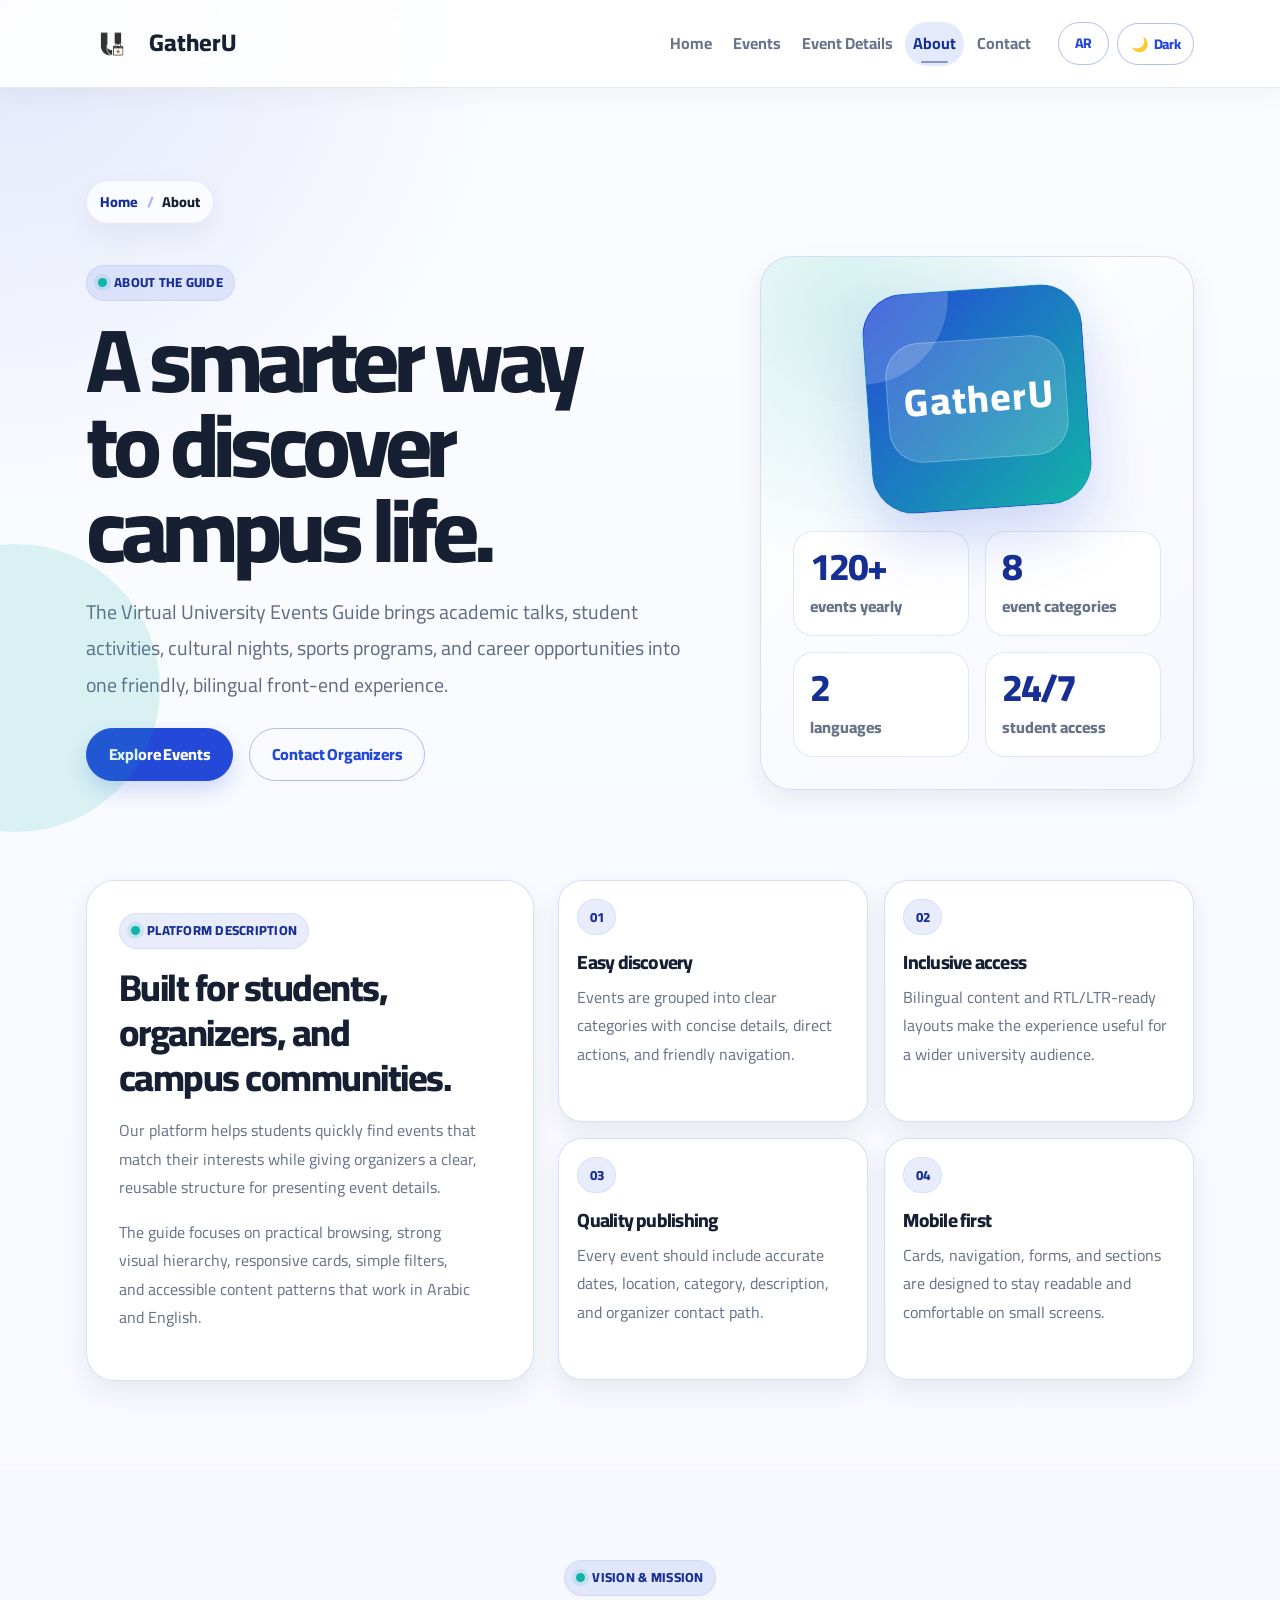
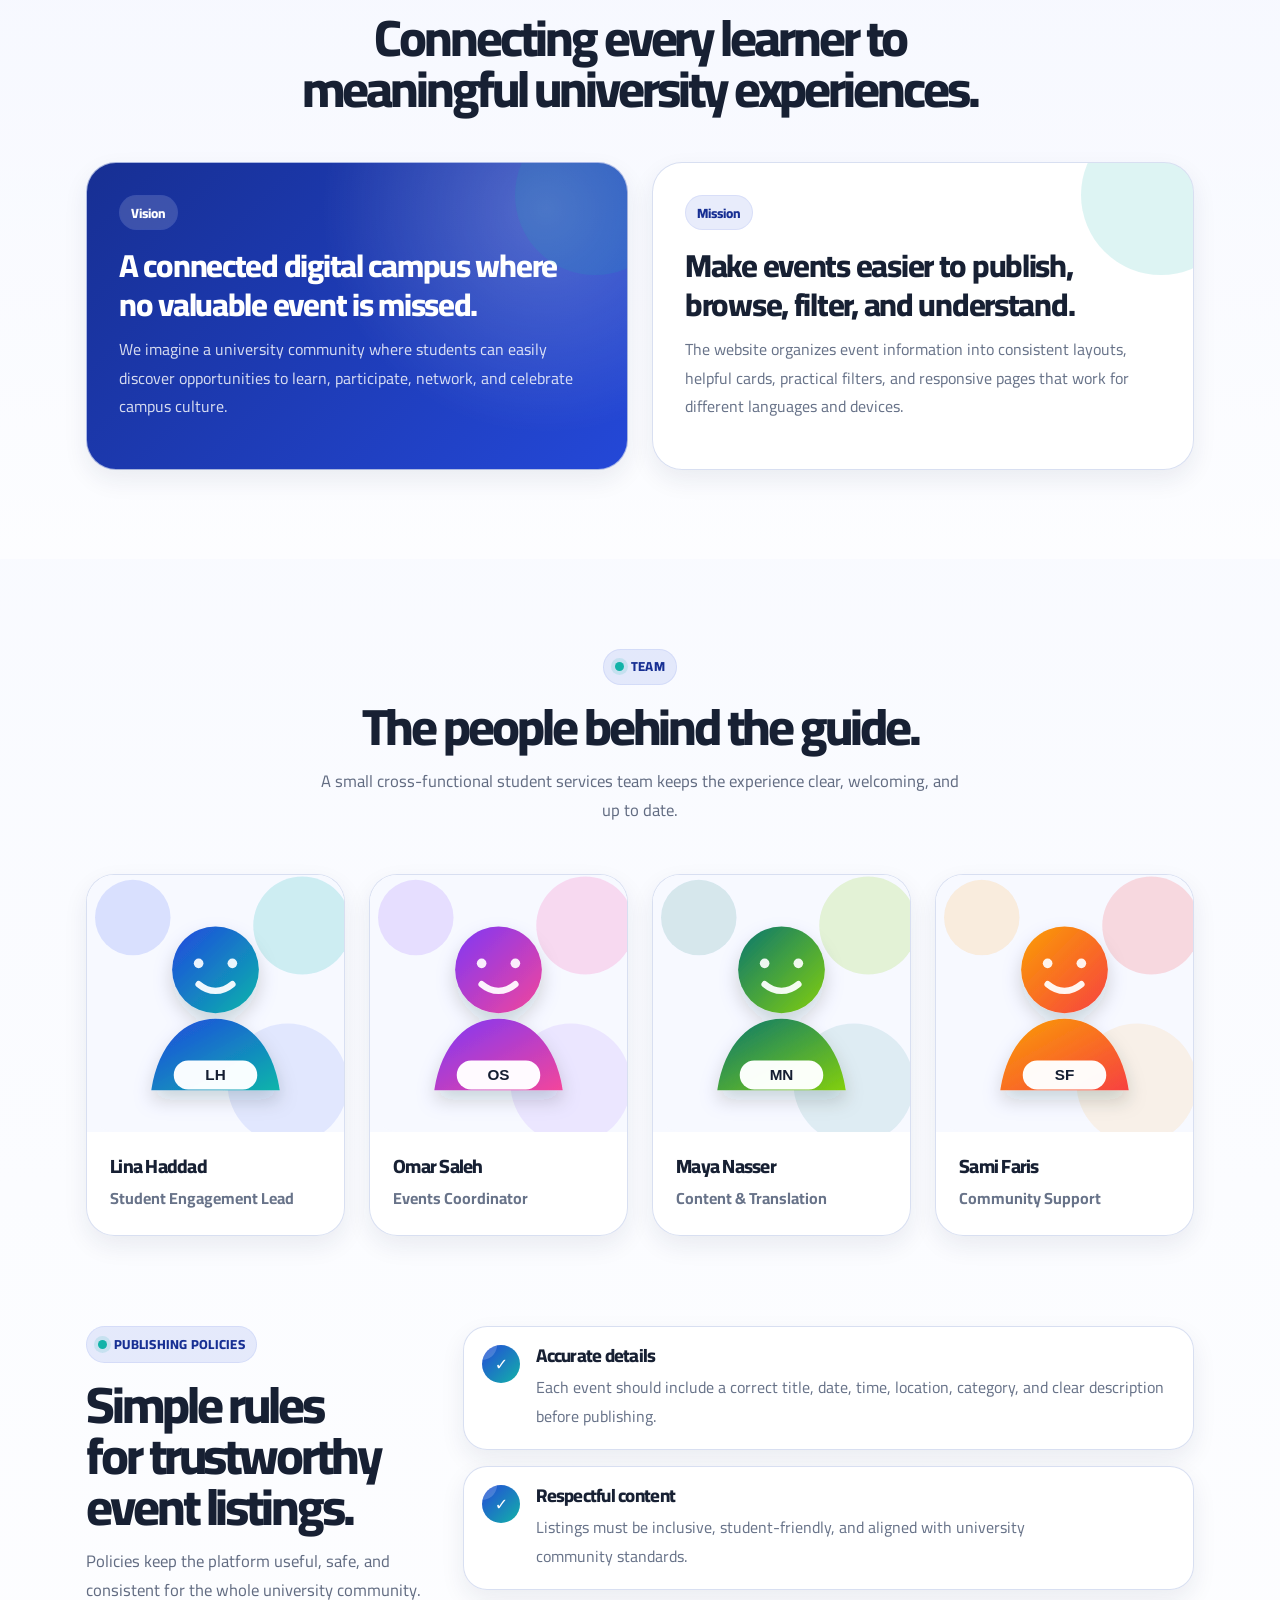
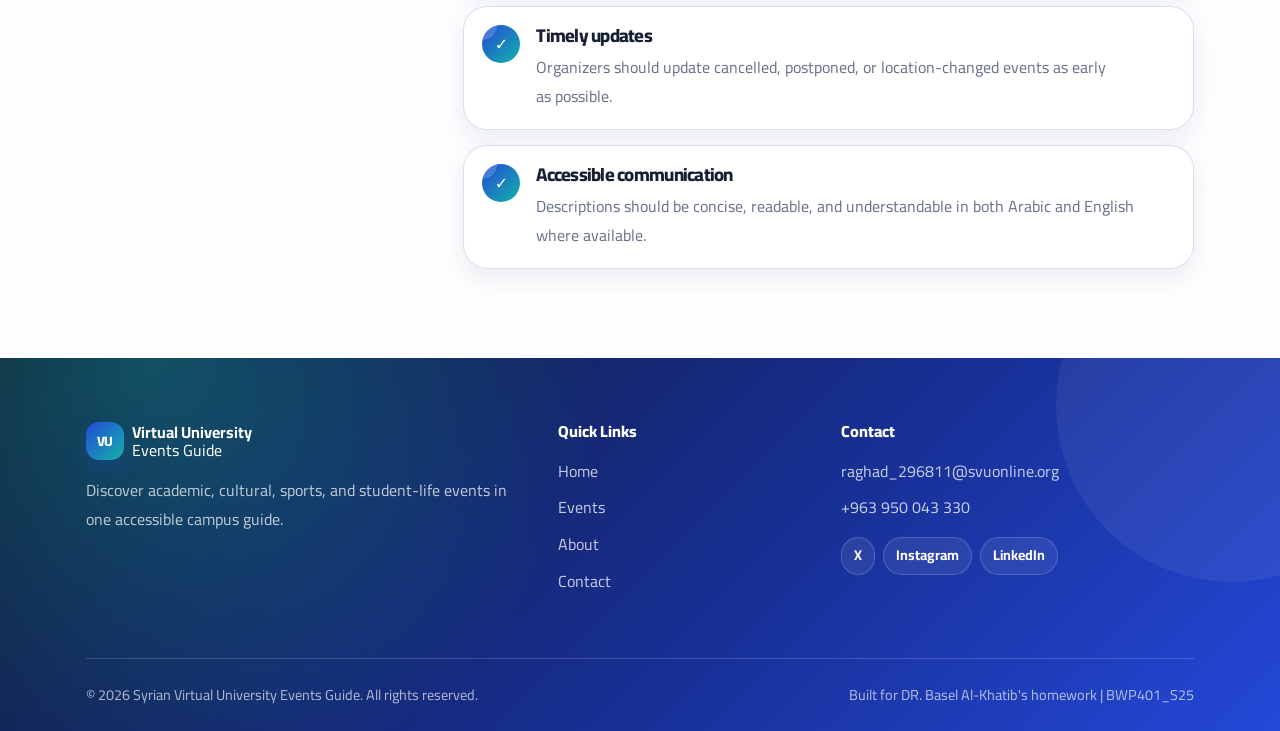
==== commit 4d795d93: "Add files via upload" ====
--- a/about.html
+++ b/about.html
@@ -1,15 +1,19 @@
 <!DOCTYPE html>
 <html lang="en" dir="ltr">
+
 <head>
   <meta charset="UTF-8">
   <meta name="viewport" content="width=device-width, initial-scale=1.0">
-  <meta name="description" content="Learn about the Virtual University Events Guide platform, mission, vision, team, and publishing policies.">
+  <meta name="description"
+    content="Learn about the Virtual University Events Guide platform, mission, vision, team, and publishing policies.">
   <title>About | Virtual University Events Guide</title>
 
   <!-- Google Fonts: Arabic and English friendly typography -->
   <link rel="preconnect" href="https://fonts.googleapis.com">
   <link rel="preconnect" href="https://fonts.gstatic.com" crossorigin>
-  <link href="https://fonts.googleapis.com/css2?family=Cairo:wght@400;500;600;700;800&family=Tajawal:wght@400;500;700;800&display=swap" rel="stylesheet">
+  <link
+    href="https://fonts.googleapis.com/css2?family=Cairo:wght@400;500;600;700;800&family=Tajawal:wght@400;500;700;800&display=swap"
+    rel="stylesheet">
 
   <!-- Bootstrap CSS -->
   <link href="https://cdn.jsdelivr.net/npm/bootstrap@5.3.3/dist/css/bootstrap.min.css" rel="stylesheet">
@@ -17,21 +21,23 @@
   <!-- Custom CSS -->
   <link rel="stylesheet" href="assets/css/styles.css">
 </head>
+
 <body data-page="about">
   <a class="skip-link" href="#main-content">Skip to main content</a>
 
   <header class="site-header sticky-top">
     <nav class="navbar navbar-expand-lg" aria-label="Main navigation">
       <div class="container">
-        <a class="navbar-brand d-flex align-items-center gap-2" href="index.html" aria-label="Virtual University Events Guide home">
-          <span class="brand-mark" aria-hidden="true">VU</span>
+        <a class="navbar-brand d-flex align-items-center gap-2" href="index.html"
+          aria-label="Virtual University Events Guide home">
+          <img src="" alt="GatherU logo" class="site-logo" data-site-logo>
           <span class="brand-text">
-            <span class="brand-title" data-i18n="brand.title">Virtual University</span>
-            <span class="brand-subtitle" data-i18n="brand.subtitle">Events Guide</span>
+            <span class="brand-title" data-i18n="brand.title">GatherU</span>
           </span>
         </a>
 
-        <button class="navbar-toggler" type="button" data-bs-toggle="collapse" data-bs-target="#mainNavbar" aria-controls="mainNavbar" aria-expanded="false" aria-label="Toggle navigation">
+        <button class="navbar-toggler" type="button" data-bs-toggle="collapse" data-bs-target="#mainNavbar"
+          aria-controls="mainNavbar" aria-expanded="false" aria-label="Toggle navigation">
           <span class="navbar-toggler-icon"></span>
         </button>
 
@@ -54,8 +60,10 @@
             </li>
           </ul>
           <div class="nav-actions d-flex align-items-center gap-2 ms-lg-3 mt-3 mt-lg-0">
-            <button class="btn btn-sm btn-outline-primary language-toggle" type="button" data-language-toggle aria-label="Switch language">AR</button>
-            <button class="btn btn-sm btn-outline-primary theme-toggle" type="button" data-theme-toggle aria-label="Switch to dark mode" title="Switch theme">
+            <button class="btn btn-sm btn-outline-primary language-toggle" type="button" data-language-toggle
+              aria-label="Switch language">AR</button>
+            <button class="btn btn-sm btn-outline-primary theme-toggle" type="button" data-theme-toggle
+              aria-label="Switch to dark mode" title="Switch theme">
               <span class="theme-toggle-icon" data-theme-toggle-icon aria-hidden="true">🌙</span>
               <span class="theme-toggle-label" data-theme-toggle-label>Dark</span>
             </button>
@@ -78,16 +86,19 @@
           <div class="col-lg-7">
             <span class="section-kicker" data-i18n="about.hero.kicker">About the guide</span>
             <h1 class="hero-title" data-i18n="about.hero.title">A smarter way to discover campus life.</h1>
-            <p class="hero-lead" data-i18n="about.hero.lead">The Virtual University Events Guide brings academic talks, student activities, cultural nights, sports programs, and career opportunities into one friendly, bilingual front-end experience.</p>
+            <p class="hero-lead" data-i18n="about.hero.lead">The Virtual University Events Guide brings academic talks,
+              student activities, cultural nights, sports programs, and career opportunities into one friendly,
+              bilingual front-end experience.</p>
             <div class="about-hero-actions d-flex flex-wrap gap-3 mt-4">
               <a class="btn btn-primary btn-lg" href="events.html" data-i18n="about.hero.ctaPrimary">Explore Events</a>
-              <a class="btn btn-outline-primary btn-lg" href="contact.html" data-i18n="about.hero.ctaSecondary">Contact Organizers</a>
+              <a class="btn btn-outline-primary btn-lg" href="contact.html" data-i18n="about.hero.ctaSecondary">Contact
+                Organizers</a>
             </div>
           </div>
           <div class="col-lg-5">
             <aside class="about-impact-card" aria-label="Platform highlights">
               <div class="impact-orbit" aria-hidden="true">
-                <span>VU</span>
+                <span>G a t h e r U</span>
               </div>
               <div class="row g-3">
                 <div class="col-6">
@@ -128,8 +139,10 @@
             <article class="about-story-card h-100">
               <span class="section-kicker" data-i18n="about.platform.kicker">Platform description</span>
               <h2 data-i18n="about.platform.title">Built for students, organizers, and campus communities.</h2>
-              <p data-i18n="about.platform.body1">Our platform helps students quickly find events that match their interests while giving organizers a clear, reusable structure for presenting event details.</p>
-              <p data-i18n="about.platform.body2">The guide focuses on practical browsing, strong visual hierarchy, responsive cards, simple filters, and accessible content patterns that work in Arabic and English.</p>
+              <p data-i18n="about.platform.body1">Our platform helps students quickly find events that match their
+                interests while giving organizers a clear, reusable structure for presenting event details.</p>
+              <p data-i18n="about.platform.body2">The guide focuses on practical browsing, strong visual hierarchy,
+                responsive cards, simple filters, and accessible content patterns that work in Arabic and English.</p>
             </article>
           </div>
           <div class="col-lg-7">
@@ -137,22 +150,26 @@
               <article class="principle-card">
                 <span class="principle-icon" aria-hidden="true">01</span>
                 <h3 data-i18n="about.principle.discoveryTitle">Easy discovery</h3>
-                <p data-i18n="about.principle.discoveryText">Events are grouped into clear categories with concise details, direct actions, and friendly navigation.</p>
+                <p data-i18n="about.principle.discoveryText">Events are grouped into clear categories with concise
+                  details, direct actions, and friendly navigation.</p>
               </article>
               <article class="principle-card">
                 <span class="principle-icon" aria-hidden="true">02</span>
                 <h3 data-i18n="about.principle.inclusionTitle">Inclusive access</h3>
-                <p data-i18n="about.principle.inclusionText">Bilingual content and RTL/LTR-ready layouts make the experience useful for a wider university audience.</p>
+                <p data-i18n="about.principle.inclusionText">Bilingual content and RTL/LTR-ready layouts make the
+                  experience useful for a wider university audience.</p>
               </article>
               <article class="principle-card">
                 <span class="principle-icon" aria-hidden="true">03</span>
                 <h3 data-i18n="about.principle.qualityTitle">Quality publishing</h3>
-                <p data-i18n="about.principle.qualityText">Every event should include accurate dates, location, category, description, and organizer contact path.</p>
+                <p data-i18n="about.principle.qualityText">Every event should include accurate dates, location,
+                  category, description, and organizer contact path.</p>
               </article>
               <article class="principle-card">
                 <span class="principle-icon" aria-hidden="true">04</span>
                 <h3 data-i18n="about.principle.mobileTitle">Mobile first</h3>
-                <p data-i18n="about.principle.mobileText">Cards, navigation, forms, and sections are designed to stay readable and comfortable on small screens.</p>
+                <p data-i18n="about.principle.mobileText">Cards, navigation, forms, and sections are designed to stay
+                  readable and comfortable on small screens.</p>
               </article>
             </div>
           </div>
@@ -171,14 +188,16 @@
             <article class="mission-card mission-card-primary h-100">
               <span class="mission-label" data-i18n="about.vision.label">Vision</span>
               <h3 data-i18n="about.vision.title">A connected digital campus where no valuable event is missed.</h3>
-              <p data-i18n="about.vision.text">We imagine a university community where students can easily discover opportunities to learn, participate, network, and celebrate campus culture.</p>
+              <p data-i18n="about.vision.text">We imagine a university community where students can easily discover
+                opportunities to learn, participate, network, and celebrate campus culture.</p>
             </article>
           </div>
           <div class="col-md-6">
             <article class="mission-card h-100">
               <span class="mission-label" data-i18n="about.mission.label">Mission</span>
               <h3 data-i18n="about.mission.title">Make events easier to publish, browse, filter, and understand.</h3>
-              <p data-i18n="about.mission.text">The website organizes event information into consistent layouts, helpful cards, practical filters, and responsive pages that work for different languages and devices.</p>
+              <p data-i18n="about.mission.text">The website organizes event information into consistent layouts, helpful
+                cards, practical filters, and responsive pages that work for different languages and devices.</p>
             </article>
           </div>
         </div>
@@ -190,12 +209,14 @@
         <div class="section-heading text-center mx-auto mb-5">
           <span class="section-kicker" data-i18n="about.team.kicker">Team</span>
           <h2 data-i18n="about.team.heading">The people behind the guide.</h2>
-          <p data-i18n="about.team.lead">A small cross-functional student services team keeps the experience clear, welcoming, and up to date.</p>
+          <p data-i18n="about.team.lead">A small cross-functional student services team keeps the experience clear,
+            welcoming, and up to date.</p>
         </div>
         <div class="row g-4">
           <div class="col-md-6 col-lg-3">
             <article class="team-card h-100">
-              <img src="assets/img/team-lina.svg" alt="Portrait illustration of Lina Haddad" class="team-avatar" width="640" height="640" decoding="async" loading="lazy">
+              <img src="assets/img/team-lina.svg" alt="Portrait illustration of Lina Haddad" class="team-avatar"
+                width="640" height="640" decoding="async" loading="lazy">
               <div class="team-card-body">
                 <h3 data-i18n="about.team.member1.name">Lina Haddad</h3>
                 <p data-i18n="about.team.member1.role">Student Engagement Lead</p>
@@ -204,7 +225,8 @@
           </div>
           <div class="col-md-6 col-lg-3">
             <article class="team-card h-100">
-              <img src="assets/img/team-omar.svg" alt="Portrait illustration of Omar Saleh" class="team-avatar" width="640" height="640" decoding="async" loading="lazy">
+              <img src="assets/img/team-omar.svg" alt="Portrait illustration of Omar Saleh" class="team-avatar"
+                width="640" height="640" decoding="async" loading="lazy">
               <div class="team-card-body">
                 <h3 data-i18n="about.team.member2.name">Omar Saleh</h3>
                 <p data-i18n="about.team.member2.role">Events Coordinator</p>
@@ -213,7 +235,8 @@
           </div>
           <div class="col-md-6 col-lg-3">
             <article class="team-card h-100">
-              <img src="assets/img/team-maya.svg" alt="Portrait illustration of Maya Nasser" class="team-avatar" width="640" height="640" decoding="async" loading="lazy">
+              <img src="assets/img/team-maya.svg" alt="Portrait illustration of Maya Nasser" class="team-avatar"
+                width="640" height="640" decoding="async" loading="lazy">
               <div class="team-card-body">
                 <h3 data-i18n="about.team.member3.name">Maya Nasser</h3>
                 <p data-i18n="about.team.member3.role">Content & Translation</p>
@@ -222,7 +245,8 @@
           </div>
           <div class="col-md-6 col-lg-3">
             <article class="team-card h-100">
-              <img src="assets/img/team-sami.svg" alt="Portrait illustration of Sami Faris" class="team-avatar" width="640" height="640" decoding="async" loading="lazy">
+              <img src="assets/img/team-sami.svg" alt="Portrait illustration of Sami Faris" class="team-avatar"
+                width="640" height="640" decoding="async" loading="lazy">
               <div class="team-card-body">
                 <h3 data-i18n="about.team.member4.name">Sami Faris</h3>
                 <p data-i18n="about.team.member4.role">Community Support</p>
@@ -240,7 +264,8 @@
             <div class="section-heading sticky-heading">
               <span class="section-kicker" data-i18n="about.policies.kicker">Publishing policies</span>
               <h2 data-i18n="about.policies.heading">Simple rules for trustworthy event listings.</h2>
-              <p data-i18n="about.policies.lead">Policies keep the platform useful, safe, and consistent for the whole university community.</p>
+              <p data-i18n="about.policies.lead">Policies keep the platform useful, safe, and consistent for the whole
+                university community.</p>
             </div>
           </div>
           <div class="col-lg-8">
@@ -249,28 +274,32 @@
                 <span aria-hidden="true">✓</span>
                 <div>
                   <h3 data-i18n="about.policy.accuracyTitle">Accurate details</h3>
-                  <p data-i18n="about.policy.accuracyText">Each event should include a correct title, date, time, location, category, and clear description before publishing.</p>
+                  <p data-i18n="about.policy.accuracyText">Each event should include a correct title, date, time,
+                    location, category, and clear description before publishing.</p>
                 </div>
               </article>
               <article class="policy-item">
                 <span aria-hidden="true">✓</span>
                 <div>
                   <h3 data-i18n="about.policy.respectTitle">Respectful content</h3>
-                  <p data-i18n="about.policy.respectText">Listings must be inclusive, student-friendly, and aligned with university community standards.</p>
+                  <p data-i18n="about.policy.respectText">Listings must be inclusive, student-friendly, and aligned with
+                    university community standards.</p>
                 </div>
               </article>
               <article class="policy-item">
                 <span aria-hidden="true">✓</span>
                 <div>
                   <h3 data-i18n="about.policy.updatesTitle">Timely updates</h3>
-                  <p data-i18n="about.policy.updatesText">Organizers should update cancelled, postponed, or location-changed events as early as possible.</p>
+                  <p data-i18n="about.policy.updatesText">Organizers should update cancelled, postponed, or
+                    location-changed events as early as possible.</p>
                 </div>
               </article>
               <article class="policy-item">
                 <span aria-hidden="true">✓</span>
                 <div>
                   <h3 data-i18n="about.policy.accessibilityTitle">Accessible communication</h3>
-                  <p data-i18n="about.policy.accessibilityText">Descriptions should be concise, readable, and understandable in both Arabic and English where available.</p>
+                  <p data-i18n="about.policy.accessibilityText">Descriptions should be concise, readable, and
+                    understandable in both Arabic and English where available.</p>
                 </div>
               </article>
             </div>
@@ -284,14 +313,16 @@
     <div class="container">
       <div class="row g-4 align-items-start">
         <div class="col-lg-5">
-          <a class="footer-brand d-inline-flex align-items-center gap-2" href="index.html" aria-label="Virtual University Events Guide home">
+          <a class="footer-brand d-inline-flex align-items-center gap-2" href="index.html"
+            aria-label="Virtual University Events Guide home">
             <span class="brand-mark brand-mark-sm" aria-hidden="true">VU</span>
             <span>
               <strong data-i18n="brand.title">Virtual University</strong>
               <span data-i18n="brand.subtitle">Events Guide</span>
             </span>
           </a>
-          <p class="footer-text mt-3" data-i18n="footer.description">Discover academic, cultural, sports, and student-life events in one accessible campus guide.</p>
+          <p class="footer-text mt-3" data-i18n="footer.description">Discover academic, cultural, sports, and
+            student-life events in one accessible campus guide.</p>
         </div>
 
         <div class="col-6 col-lg-3">
@@ -307,8 +338,8 @@
         <div class="col-6 col-lg-4">
           <h2 class="footer-heading" data-i18n="footer.contactTitle">Contact</h2>
           <ul class="footer-links list-unstyled">
-            <li><a href="mailto:events@virtualuniversity.edu">events@virtualuniversity.edu</a></li>
-            <li><a href="tel:+966555010222">+966 55 501 0222</a></li>
+            <li><a href="mailto:events@virtualuniversity.edu">raghad_296811@svuonline.org</a></li>
+            <li><a href="tel:+966555010222">+963 950 043 330</a></li>
           </ul>
           <div class="social-links d-flex flex-wrap gap-2 mt-3" aria-label="Social media links">
             <a href="#" aria-label="Follow us on X">X</a>
@@ -319,8 +350,9 @@
       </div>
 
       <div class="footer-bottom d-flex flex-column flex-md-row justify-content-between gap-2">
-        <span data-i18n="footer.copyright">&copy; 2026 Virtual University Events Guide. All rights reserved.</span>
-        <span data-i18n="footer.tagline">Built for students, organizers, and campus communities.</span>
+        <span data-i18n="footer.copyright">&copy; 2026 Syrian Virtual University Events Guide. All rights
+          reserved.</span>
+        <span data-i18n="footer.tagline">Built for DR. Basel Al-Khatib's homework | BWP401_S25</span>
       </div>
     </div>
   </footer>
@@ -331,4 +363,5 @@
   <!-- Custom JavaScript -->
   <script src="assets/js/main.js"></script>
 </body>
-</html>
+
+</html>
--- a/assets/css/styles.css
+++ b/assets/css/styles.css
@@ -125,8 +125,9 @@
 }
 
 .brand-title {
-  font-size: 1rem;
-  font-weight: 800;
+  font-size: 1.5rem;
+  font-weight: 800;
+  padding: 5px;
 }
 
 .brand-subtitle {
@@ -195,6 +196,12 @@
 
 .nav-submit-btn {
   padding-inline: 1rem;
+}
+
+.site-logo {
+  height: 50px;
+  width: auto;
+  object-fit: contain;
 }
 
 /* Temporary page shell until individual page groups are implemented. */
@@ -286,7 +293,7 @@
   font-weight: 800;
 }
 
-.footer-links li + li {
+.footer-links li+li {
   margin-top: 0.65rem;
 }
 
@@ -471,7 +478,7 @@
 
 .highlight-icon {
   display: grid;
-  width: 136px;
+  width: 272px;
   height: 136px;
   place-items: center;
   margin: 3.5rem auto 2rem;
@@ -818,6 +825,7 @@
 }
 
 @media (max-width: 991.98px) {
+
   .hero-highlight-card,
   .featured-content,
   .featured-visual {
@@ -1297,7 +1305,7 @@
   top: 104px;
 }
 
-.event-sidebar-card + .event-sidebar-card {
+.event-sidebar-card+.event-sidebar-card {
   position: static;
 }
 
@@ -1391,6 +1399,7 @@
 }
 
 @media (max-width: 575.98px) {
+
   .event-detail-meta-item,
   .event-schedule-list li {
     grid-template-columns: 1fr;
@@ -1457,7 +1466,7 @@
 
 .impact-orbit span {
   display: grid;
-  width: 120px;
+  width: 180px;
   height: 120px;
   place-items: center;
   border: 1px solid rgba(255, 255, 255, 0.26);
@@ -1658,7 +1667,7 @@
   transition: transform var(--transition-fast), box-shadow var(--transition-fast), border-color var(--transition-fast);
 }
 
-.policy-item > span {
+.policy-item>span {
   display: grid;
   width: 38px;
   height: 38px;
@@ -1691,6 +1700,7 @@
 }
 
 @media (max-width: 575.98px) {
+
   .about-hero-actions .btn,
   .policy-item {
     width: 100%;
@@ -1927,6 +1937,7 @@
 }
 
 @media (max-width: 575.98px) {
+
   .contact-hero-actions .btn,
   .contact-submit-btn {
     width: 100%;
@@ -2338,7 +2349,7 @@
 .impact-orbit,
 .highlight-icon,
 .contact-info-icon,
-.policy-item > span {
+.policy-item>span {
   position: relative;
   overflow: hidden;
 }
@@ -2348,7 +2359,7 @@
 .impact-orbit::after,
 .highlight-icon::after,
 .contact-info-icon::after,
-.policy-item > span::after {
+.policy-item>span::after {
   content: '';
   position: absolute;
   inset: -40% auto auto -40%;
@@ -2492,6 +2503,7 @@
 }
 
 @media (max-width: 991.98px) {
+
   .section-heading.d-flex,
   .filter-status {
     align-items: flex-start !important;
@@ -2504,6 +2516,7 @@
 }
 
 @media (max-width: 767.98px) {
+
   .page-title,
   .hero-title {
     line-height: 1;
@@ -2569,6 +2582,7 @@
 }
 
 @media (prefers-reduced-motion: reduce) {
+
   *,
   *::before,
   *::after {
@@ -2851,7 +2865,7 @@
 }
 
 body[data-theme='dark'] .navbar-toggler {
-  background: rgba(255, 255, 255, 0.08);
+  background: rgba(230, 0, 0, 0.08);
 }
 
 body[data-theme='dark'] .navbar-toggler-icon {
@@ -3028,7 +3042,7 @@
   margin-top: 0;
 }
 
-.site-main > section:first-child {
+.site-main>section:first-child {
   padding-top: clamp(4rem, 8vw, 5.75rem);
 }
 
@@ -3196,6 +3210,7 @@
 }
 
 @media (max-width: 767.98px) {
+
   .featured-content,
   .featured-visual {
     min-height: auto;
@@ -3254,23 +3269,33 @@
 }
 
 @media (min-width: 576px) {
-  :where(.container) { max-width: 540px; }
+  :where(.container) {
+    max-width: 540px;
+  }
 }
 
 @media (min-width: 768px) {
-  :where(.container) { max-width: 720px; }
+  :where(.container) {
+    max-width: 720px;
+  }
 }
 
 @media (min-width: 992px) {
-  :where(.container) { max-width: 960px; }
+  :where(.container) {
+    max-width: 960px;
+  }
 }
 
 @media (min-width: 1200px) {
-  :where(.container) { max-width: 1140px; }
+  :where(.container) {
+    max-width: 1140px;
+  }
 }
 
 @media (min-width: 1400px) {
-  :where(.container) { max-width: 1320px; }
+  :where(.container) {
+    max-width: 1320px;
+  }
 }
 
 :where(.row) {
@@ -3290,72 +3315,251 @@
   padding-inline: calc(var(--bs-gutter-x) * 0.5);
 }
 
-:where(.g-0) { --bs-gutter-x: 0; --bs-gutter-y: 0; }
-:where(.g-3) { --bs-gutter-x: 1rem; --bs-gutter-y: 1rem; }
-:where(.g-4) { --bs-gutter-x: 1.5rem; --bs-gutter-y: 1.5rem; }
-:where(.g-5) { --bs-gutter-x: 3rem; --bs-gutter-y: 3rem; }
-
-:where(.col-6) { flex: 0 0 auto; width: 50%; }
-:where(.col-12) { flex: 0 0 auto; width: 100%; }
+:where(.g-0) {
+  --bs-gutter-x: 0;
+  --bs-gutter-y: 0;
+}
+
+:where(.g-3) {
+  --bs-gutter-x: 1rem;
+  --bs-gutter-y: 1rem;
+}
+
+:where(.g-4) {
+  --bs-gutter-x: 1.5rem;
+  --bs-gutter-y: 1.5rem;
+}
+
+:where(.g-5) {
+  --bs-gutter-x: 3rem;
+  --bs-gutter-y: 3rem;
+}
+
+:where(.col-6) {
+  flex: 0 0 auto;
+  width: 50%;
+}
+
+:where(.col-12) {
+  flex: 0 0 auto;
+  width: 100%;
+}
 
 @media (min-width: 768px) {
-  :where(.col-md-4) { flex: 0 0 auto; width: 33.333333%; }
-  :where(.col-md-6) { flex: 0 0 auto; width: 50%; }
-  :where(.flex-md-row) { flex-direction: row; }
-  :where(.align-items-md-center) { align-items: center; }
-  :where(.align-items-md-start) { align-items: flex-start; }
+  :where(.col-md-4) {
+    flex: 0 0 auto;
+    width: 33.333333%;
+  }
+
+  :where(.col-md-6) {
+    flex: 0 0 auto;
+    width: 50%;
+  }
+
+  :where(.flex-md-row) {
+    flex-direction: row;
+  }
+
+  :where(.align-items-md-center) {
+    align-items: center;
+  }
+
+  :where(.align-items-md-start) {
+    align-items: flex-start;
+  }
 }
 
 @media (min-width: 992px) {
-  :where(.col-lg-3) { flex: 0 0 auto; width: 25%; }
-  :where(.col-lg-4) { flex: 0 0 auto; width: 33.333333%; }
-  :where(.col-lg-5) { flex: 0 0 auto; width: 41.666667%; }
-  :where(.col-lg-7) { flex: 0 0 auto; width: 58.333333%; }
-  :where(.col-lg-8) { flex: 0 0 auto; width: 66.666667%; }
-  :where(.flex-lg-row) { flex-direction: row; }
-  :where(.align-items-lg-center) { align-items: center; }
-  :where(.align-items-lg-end) { align-items: flex-end; }
-  :where(.mb-lg-0) { margin-bottom: 0; }
-  :where(.mt-lg-0) { margin-top: 0; }
+  :where(.col-lg-3) {
+    flex: 0 0 auto;
+    width: 25%;
+  }
+
+  :where(.col-lg-4) {
+    flex: 0 0 auto;
+    width: 33.333333%;
+  }
+
+  :where(.col-lg-5) {
+    flex: 0 0 auto;
+    width: 41.666667%;
+  }
+
+  :where(.col-lg-7) {
+    flex: 0 0 auto;
+    width: 58.333333%;
+  }
+
+  :where(.col-lg-8) {
+    flex: 0 0 auto;
+    width: 66.666667%;
+  }
+
+  :where(.flex-lg-row) {
+    flex-direction: row;
+  }
+
+  :where(.align-items-lg-center) {
+    align-items: center;
+  }
+
+  :where(.align-items-lg-end) {
+    align-items: flex-end;
+  }
+
+  :where(.mb-lg-0) {
+    margin-bottom: 0;
+  }
+
+  :where(.mt-lg-0) {
+    margin-top: 0;
+  }
 }
 
 @media (min-width: 1200px) {
-  :where(.col-xl-3) { flex: 0 0 auto; width: 25%; }
-  :where(.col-xl-4) { flex: 0 0 auto; width: 33.333333%; }
-  :where(.g-xl-5) { --bs-gutter-x: 3rem; --bs-gutter-y: 3rem; }
-}
-
-:where(.d-flex) { display: flex; }
-:where(.d-inline-flex) { display: inline-flex; }
-:where(.d-none) { display: none !important; }
-:where(.flex-column) { flex-direction: column; }
-:where(.flex-wrap) { flex-wrap: wrap; }
-:where(.align-items-start) { align-items: flex-start; }
-:where(.align-items-center) { align-items: center; }
-:where(.align-items-end) { align-items: flex-end; }
-:where(.align-items-stretch) { align-items: stretch; }
-:where(.justify-content-between) { justify-content: space-between; }
-:where(.gap-2) { gap: 0.5rem; }
-:where(.gap-3) { gap: 1rem; }
-:where(.h-100) { height: 100%; }
-:where(.w-100) { width: 100%; }
-:where(.mx-auto) { margin-inline: auto; }
-:where(.ms-auto) { margin-inline-start: auto; }
-:where(.ms-lg-3) { margin-inline-start: 1rem; }
-:where(.mt-2) { margin-top: 0.5rem; }
-:where(.mt-3) { margin-top: 1rem; }
-:where(.mt-4) { margin-top: 1.5rem; }
-:where(.mb-0) { margin-bottom: 0; }
-:where(.mb-2) { margin-bottom: 0.5rem; }
-:where(.mb-4) { margin-bottom: 1.5rem; }
-:where(.mb-5) { margin-bottom: 3rem; }
-:where(.pt-0) { padding-top: 0; }
-:where(.pb-0) { padding-bottom: 0; }
-:where(.px-0) { padding-inline: 0; }
-:where(.text-center) { text-align: center; }
-:where(.list-unstyled) { padding-inline-start: 0; list-style: none; }
-:where(.rounded-pill) { border-radius: var(--radius-pill); }
-:where(.sticky-top) { position: sticky; top: 0; z-index: 1020; }
+  :where(.col-xl-3) {
+    flex: 0 0 auto;
+    width: 25%;
+  }
+
+  :where(.col-xl-4) {
+    flex: 0 0 auto;
+    width: 33.333333%;
+  }
+
+  :where(.g-xl-5) {
+    --bs-gutter-x: 3rem;
+    --bs-gutter-y: 3rem;
+  }
+}
+
+:where(.d-flex) {
+  display: flex;
+}
+
+:where(.d-inline-flex) {
+  display: inline-flex;
+}
+
+:where(.d-none) {
+  display: none !important;
+}
+
+:where(.flex-column) {
+  flex-direction: column;
+}
+
+:where(.flex-wrap) {
+  flex-wrap: wrap;
+}
+
+:where(.align-items-start) {
+  align-items: flex-start;
+}
+
+:where(.align-items-center) {
+  align-items: center;
+}
+
+:where(.align-items-end) {
+  align-items: flex-end;
+}
+
+:where(.align-items-stretch) {
+  align-items: stretch;
+}
+
+:where(.justify-content-between) {
+  justify-content: space-between;
+}
+
+:where(.gap-2) {
+  gap: 0.5rem;
+}
+
+:where(.gap-3) {
+  gap: 1rem;
+}
+
+:where(.h-100) {
+  height: 100%;
+}
+
+:where(.w-100) {
+  width: 100%;
+}
+
+:where(.mx-auto) {
+  margin-inline: auto;
+}
+
+:where(.ms-auto) {
+  margin-inline-start: auto;
+}
+
+:where(.ms-lg-3) {
+  margin-inline-start: 1rem;
+}
+
+:where(.mt-2) {
+  margin-top: 0.5rem;
+}
+
+:where(.mt-3) {
+  margin-top: 1rem;
+}
+
+:where(.mt-4) {
+  margin-top: 1.5rem;
+}
+
+:where(.mb-0) {
+  margin-bottom: 0;
+}
+
+:where(.mb-2) {
+  margin-bottom: 0.5rem;
+}
+
+:where(.mb-4) {
+  margin-bottom: 1.5rem;
+}
+
+:where(.mb-5) {
+  margin-bottom: 3rem;
+}
+
+:where(.pt-0) {
+  padding-top: 0;
+}
+
+:where(.pb-0) {
+  padding-bottom: 0;
+}
+
+:where(.px-0) {
+  padding-inline: 0;
+}
+
+:where(.text-center) {
+  text-align: center;
+}
+
+:where(.list-unstyled) {
+  padding-inline-start: 0;
+  list-style: none;
+}
+
+:where(.rounded-pill) {
+  border-radius: var(--radius-pill);
+}
+
+:where(.sticky-top) {
+  position: sticky;
+  top: 0;
+  z-index: 1020;
+}
+
 :where(.visually-hidden) {
   position: absolute !important;
   width: 1px !important;
@@ -3368,14 +3572,54 @@
   border: 0 !important;
 }
 
-:where(.navbar) { display: flex; align-items: center; }
-:where(.navbar > .container) { display: flex; align-items: center; flex-wrap: inherit; justify-content: space-between; }
-:where(.navbar-brand) { display: inline-flex; align-items: center; gap: 0.75rem; margin-inline-end: 1rem; }
-:where(.navbar-nav) { display: flex; flex-direction: column; padding-inline-start: 0; margin: 0; list-style: none; }
-:where(.nav-link) { display: block; }
-:where(.nav-actions) { display: flex; flex-wrap: wrap; gap: 0.5rem; }
-:where(.collapse:not(.show)) { display: none; }
-:where(.navbar-toggler) { display: inline-flex; align-items: center; justify-content: center; cursor: pointer; }
+:where(.navbar) {
+  display: flex;
+  align-items: center;
+}
+
+:where(.navbar > .container) {
+  display: flex;
+  align-items: center;
+  flex-wrap: inherit;
+  justify-content: space-between;
+}
+
+:where(.navbar-brand) {
+  display: inline-flex;
+  align-items: center;
+  gap: 0.75rem;
+  margin-inline-end: 1rem;
+}
+
+:where(.navbar-nav) {
+  display: flex;
+  flex-direction: column;
+  padding-inline-start: 0;
+  margin: 0;
+  list-style: none;
+}
+
+:where(.nav-link) {
+  display: block;
+}
+
+:where(.nav-actions) {
+  display: flex;
+  flex-wrap: wrap;
+  gap: 0.5rem;
+}
+
+:where(.collapse:not(.show)) {
+  display: none;
+}
+
+:where(.navbar-toggler) {
+  display: inline-flex;
+  align-items: center;
+  justify-content: center;
+  cursor: pointer;
+}
+
 :where(.navbar-toggler-icon) {
   display: inline-block;
   width: 1.5rem;
@@ -3387,14 +3631,31 @@
 }
 
 @media (min-width: 992px) {
-  :where(.navbar-expand-lg) { flex-wrap: nowrap; justify-content: flex-start; }
-  :where(.navbar-expand-lg .navbar-toggler) { display: none; }
-  :where(.navbar-expand-lg .navbar-collapse) { display: flex !important; flex-basis: auto; align-items: center; }
-  :where(.navbar-expand-lg .navbar-nav) { flex-direction: row; }
+  :where(.navbar-expand-lg) {
+    flex-wrap: nowrap;
+    justify-content: flex-start;
+  }
+
+  :where(.navbar-expand-lg .navbar-toggler) {
+    display: none;
+  }
+
+  :where(.navbar-expand-lg .navbar-collapse) {
+    display: flex !important;
+    flex-basis: auto;
+    align-items: center;
+  }
+
+  :where(.navbar-expand-lg .navbar-nav) {
+    flex-direction: row;
+  }
 }
 
 @media (max-width: 991.98px) {
-  :where(.navbar-collapse) { flex-basis: 100%; width: 100%; }
+  :where(.navbar-collapse) {
+    flex-basis: 100%;
+    width: 100%;
+  }
 }
 
 :where(.btn) {
@@ -3414,9 +3675,21 @@
   transition: transform var(--transition-fast), box-shadow var(--transition-fast), background-color var(--transition-fast), border-color var(--transition-fast), color var(--transition-fast);
 }
 
-:where(.btn:hover, .btn:focus-visible) { transform: translateY(-1px); }
-:where(.btn-sm) { min-height: 2rem; padding: 0.4rem 0.75rem; font-size: 0.875rem; }
-:where(.btn-lg) { min-height: 3rem; padding: 0.85rem 1.35rem; font-size: 1rem; }
+:where(.btn:hover, .btn:focus-visible) {
+  transform: translateY(-1px);
+}
+
+:where(.btn-sm) {
+  min-height: 2rem;
+  padding: 0.4rem 0.75rem;
+  font-size: 0.875rem;
+}
+
+:where(.btn-lg) {
+  min-height: 3rem;
+  padding: 0.85rem 1.35rem;
+  font-size: 1rem;
+}
 
 .btn-primary {
   color: var(--bs-btn-color, #fff);
@@ -3458,13 +3731,36 @@
   line-height: 1;
 }
 
-:where(.text-bg-success) { color: #fff !important; background-color: var(--color-success) !important; }
-:where(.text-bg-danger) { color: #fff !important; background-color: var(--color-danger) !important; }
-:where(.text-bg-info) { color: #052b32 !important; background-color: #91e6f5 !important; }
-:where(.text-bg-secondary) { color: #fff !important; background-color: #64748b !important; }
-:where(.text-bg-dark) { color: #fff !important; background-color: #172033 !important; }
-
-:where(.form-label) { display: inline-block; margin-bottom: 0.5rem; }
+:where(.text-bg-success) {
+  color: #fff !important;
+  background-color: var(--color-success) !important;
+}
+
+:where(.text-bg-danger) {
+  color: #fff !important;
+  background-color: var(--color-danger) !important;
+}
+
+:where(.text-bg-info) {
+  color: #052b32 !important;
+  background-color: #91e6f5 !important;
+}
+
+:where(.text-bg-secondary) {
+  color: #fff !important;
+  background-color: #64748b !important;
+}
+
+:where(.text-bg-dark) {
+  color: #fff !important;
+  background-color: #172033 !important;
+}
+
+:where(.form-label) {
+  display: inline-block;
+  margin-bottom: 0.5rem;
+}
+
 :where(.form-control, .form-select) {
   display: block;
   width: 100%;
@@ -3476,12 +3772,35 @@
   background-color: var(--color-surface);
   font: inherit;
 }
-:where(.form-control-lg) { min-height: 3.25rem; padding: 0.8rem 1rem; }
-:where(textarea.form-control) { min-height: 8rem; }
-:where(.invalid-feedback) { display: none; width: 100%; margin-top: 0.4rem; color: var(--color-danger); font-size: 0.9rem; }
-:where(.is-invalid ~ .invalid-feedback) { display: block; }
-:where(.is-invalid) { border-color: var(--color-danger) !important; }
-:where(.is-valid) { border-color: var(--color-success) !important; }
+
+:where(.form-control-lg) {
+  min-height: 3.25rem;
+  padding: 0.8rem 1rem;
+}
+
+:where(textarea.form-control) {
+  min-height: 8rem;
+}
+
+:where(.invalid-feedback) {
+  display: none;
+  width: 100%;
+  margin-top: 0.4rem;
+  color: var(--color-danger);
+  font-size: 0.9rem;
+}
+
+:where(.is-invalid ~ .invalid-feedback) {
+  display: block;
+}
+
+:where(.is-invalid) {
+  border-color: var(--color-danger) !important;
+}
+
+:where(.is-valid) {
+  border-color: var(--color-success) !important;
+}
 
 :where(.alert) {
   position: relative;
@@ -3489,10 +3808,30 @@
   border: 1px solid transparent;
   border-radius: 1rem;
 }
-:where(.alert-success) { color: #14532d; background-color: #dcfce7; border-color: #bbf7d0; }
-:where(.alert-danger) { color: #7f1d1d; background-color: #fee2e2; border-color: #fecaca; }
-:where(.alert-warning) { color: #713f12; background-color: #fef3c7; border-color: #fde68a; }
-:where(.alert-info) { color: #164e63; background-color: #cffafe; border-color: #a5f3fc; }
+
+:where(.alert-success) {
+  color: #14532d;
+  background-color: #dcfce7;
+  border-color: #bbf7d0;
+}
+
+:where(.alert-danger) {
+  color: #7f1d1d;
+  background-color: #fee2e2;
+  border-color: #fecaca;
+}
+
+:where(.alert-warning) {
+  color: #713f12;
+  background-color: #fef3c7;
+  border-color: #fde68a;
+}
+
+:where(.alert-info) {
+  color: #164e63;
+  background-color: #cffafe;
+  border-color: #a5f3fc;
+}
 
 /* Correct image sizing after the optimization pass: keep card/media ratios consistent. */
 .event-card-img {
@@ -3516,8 +3855,13 @@
 }
 
 @media (max-width: 575.98px) {
-  .event-card-img { height: 180px; }
-  .event-spotlight-img { min-height: 220px; }
+  .event-card-img {
+    height: 180px;
+  }
+
+  .event-spotlight-img {
+    min-height: 220px;
+  }
 }
 
 /* Full dark-theme corrections for components that previously kept light surfaces. */
@@ -3626,7 +3970,9 @@
 }
 
 /* Keep the carousel progress custom property defined even before JavaScript starts. */
-:root { --slider-delay: 6500ms; }
+:root {
+  --slider-delay: 6500ms;
+}
 
 /* Explicit wrapper styling so every custom section class has a predictable role. */
 .hero-stats,
@@ -3662,3 +4008,24 @@
   display: inline-block;
   line-height: 1;
 }
+
+/* Navbar cleanup: remove gray/pill rectangles around nav items in dark mode. */
+body[data-theme='dark'] .navbar-nav .nav-link,
+body[data-theme='dark'] .navbar-nav .nav-link:hover,
+body[data-theme='dark'] .navbar-nav .nav-link:focus,
+body[data-theme='dark'] .navbar-nav .nav-link:focus-visible,
+body[data-theme='dark'] .navbar-nav .nav-link.active {
+  background: transparent !important;
+  box-shadow: none !important;
+}
+
+body[data-theme='dark'] .navbar-nav .nav-link.active::after {
+  display: none;
+}
+
+/* Optional: keep the collapsed mobile menu itself from showing a gray panel. */
+body[data-theme='dark'] .navbar-collapse {
+  background: transparent !important;
+  border-color: transparent !important;
+  box-shadow: none !important;
+}
